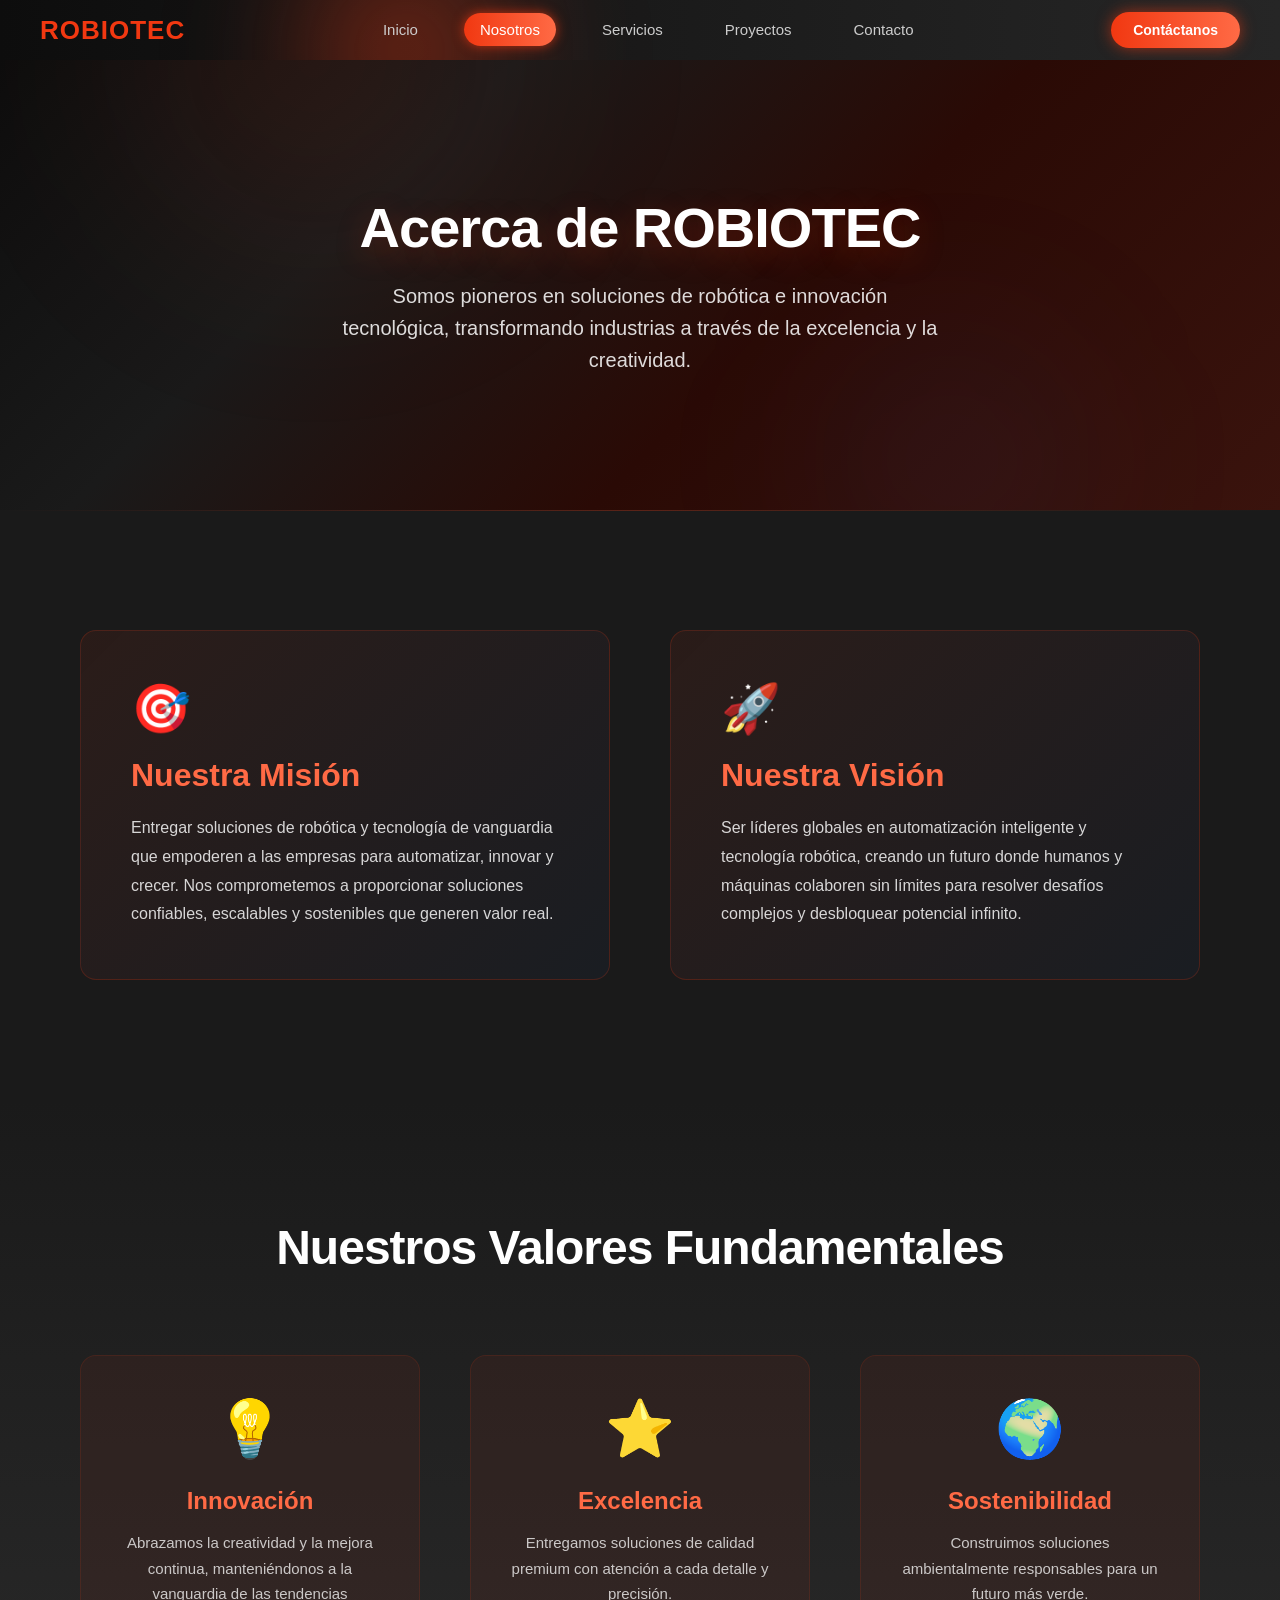
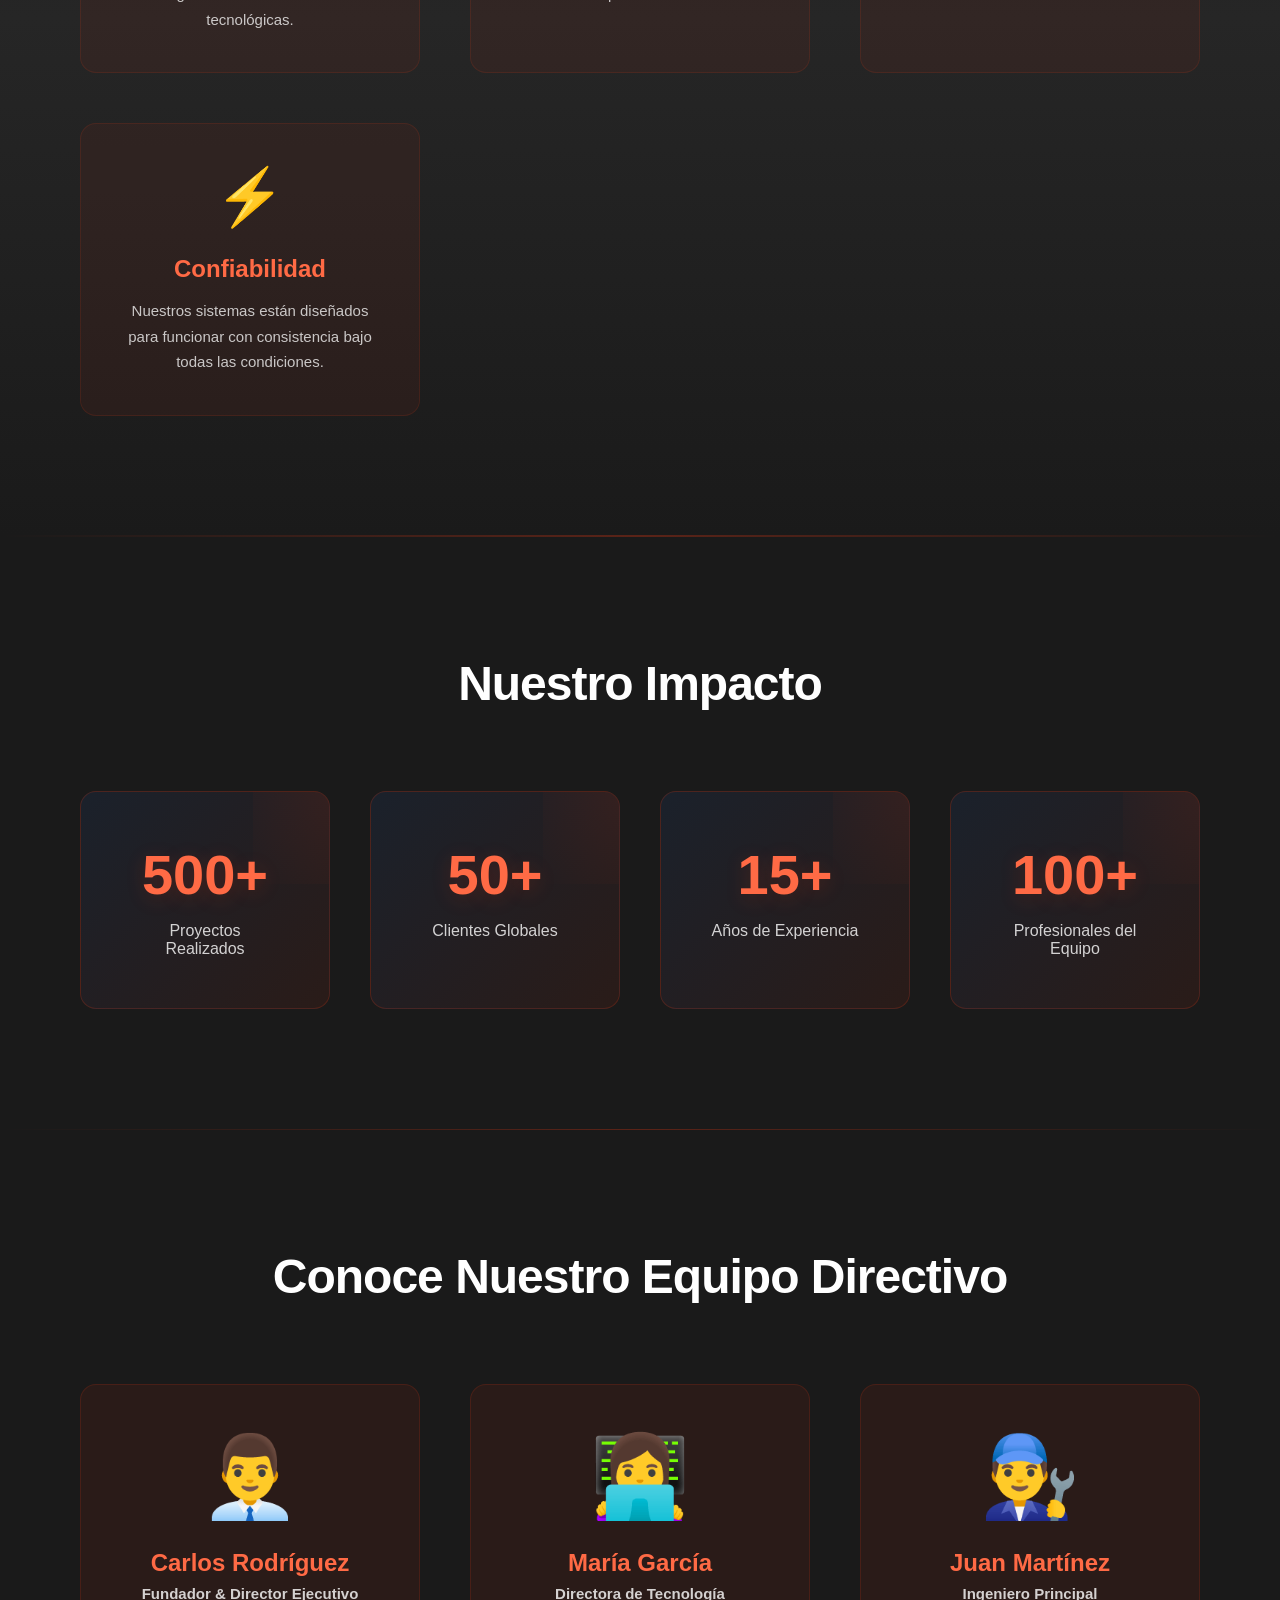
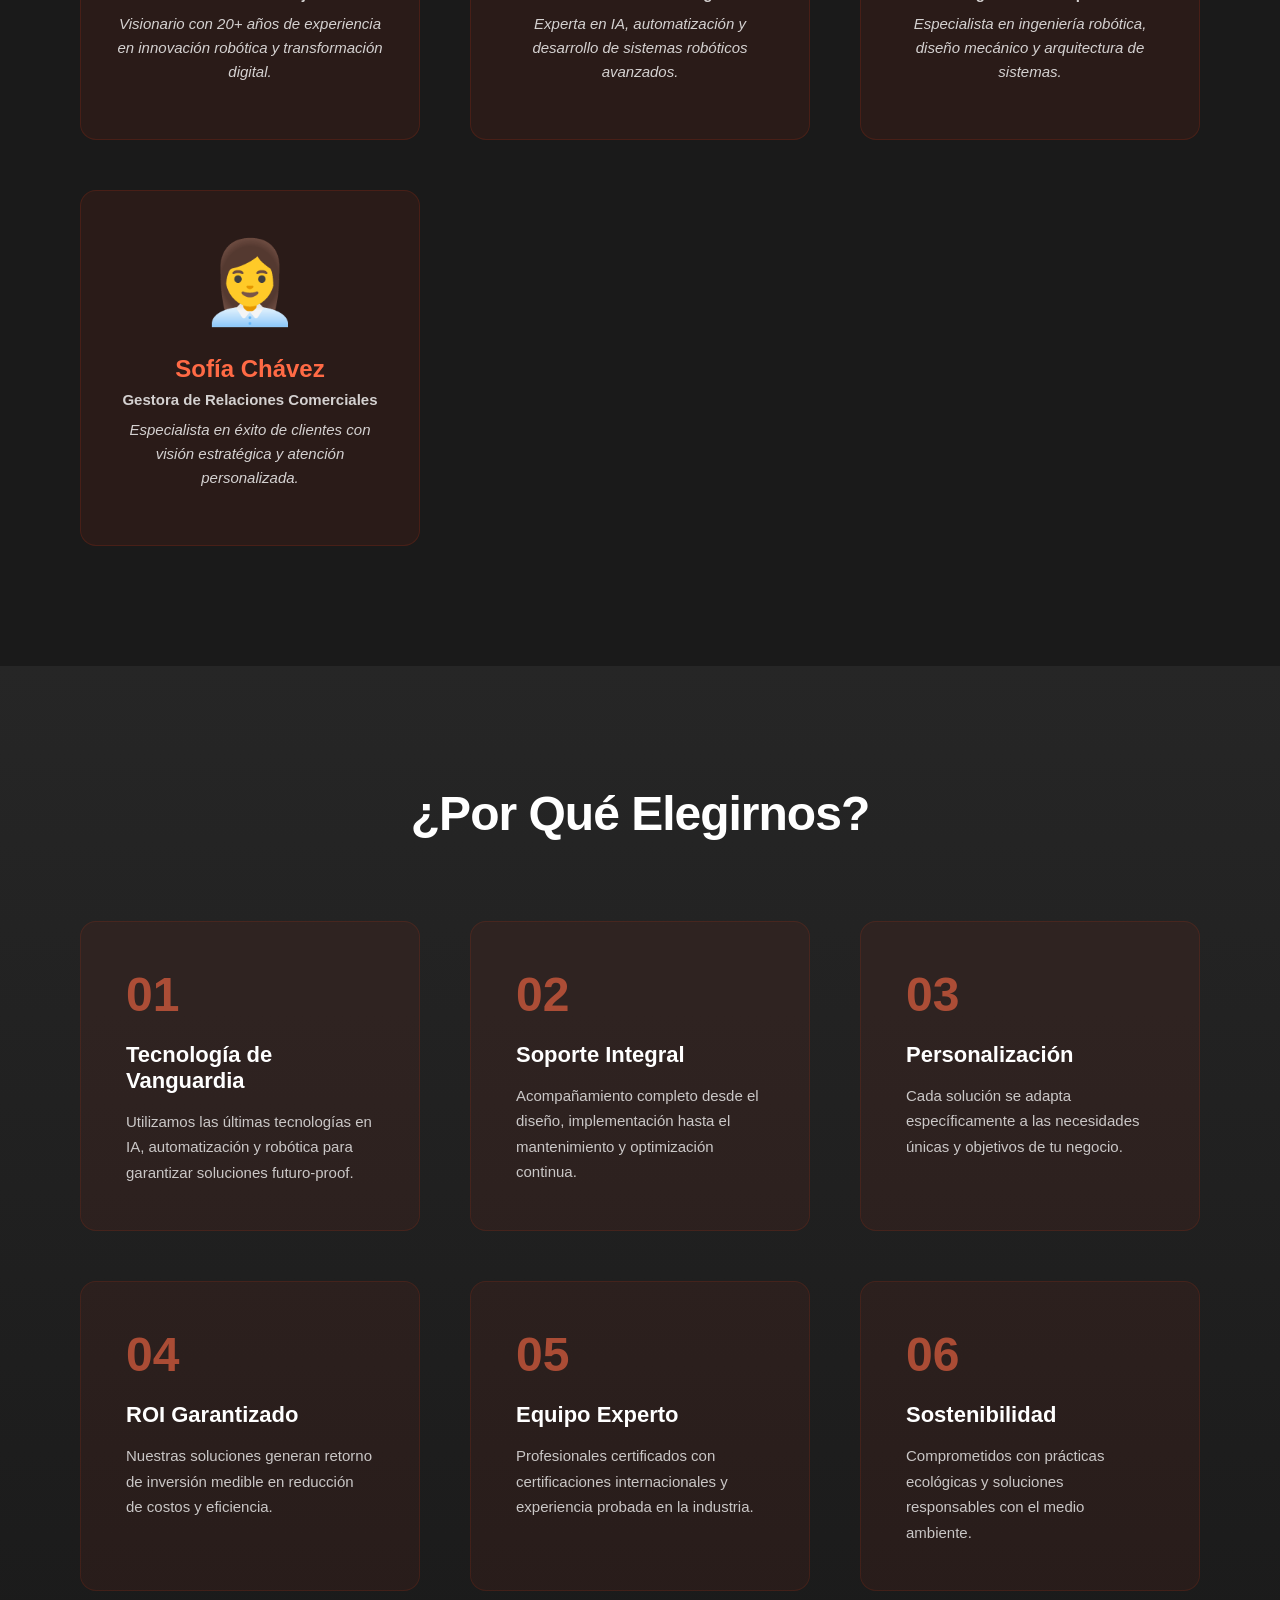
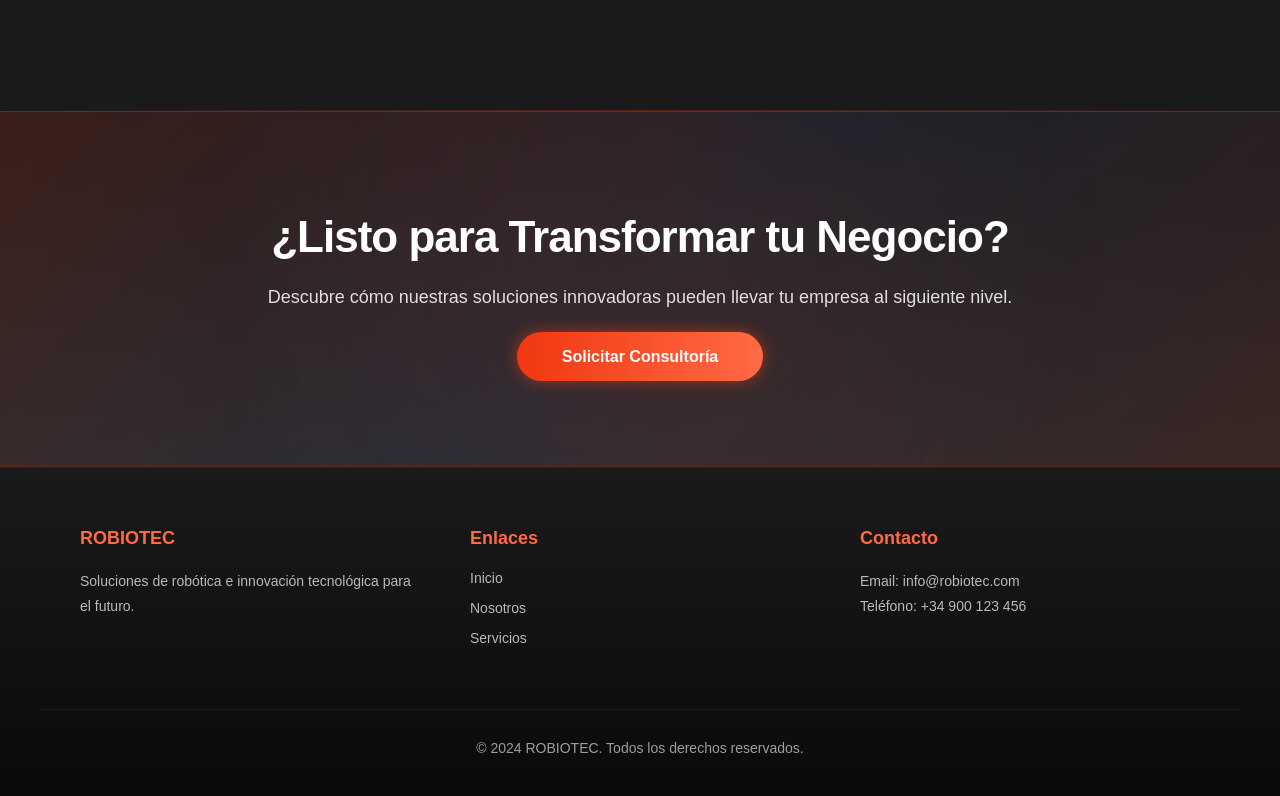
==== about.html @ 4caad4f5 "primer avance de Robiotec" ====
<!DOCTYPE html>
<html lang="es">
<head>
    <meta charset="UTF-8">
    <meta name="viewport" content="width=device-width, initial-scale=1.0">
    <link rel="stylesheet" href="css/style.css">
    <title>ROBIOTEC - Acerca de Nosotros</title>
</head>
<body>
    <header>
        <nav class="navbar">
            <div class="logo">ROBIOTEC</div>
            <ul class="nav-links">
                <li><a href="index.html">Inicio</a></li>
                <li><a href="about.html" class="active">Nosotros</a></li>
                <li><a href="services.html">Servicios</a></li>
                <li><a href="project.html">Proyectos</a></li>
                <li><a href="contact.html">Contacto</a></li>
            </ul>
            <a href="contact.html" class="btn">Contáctanos</a>
        </nav>
    </header>
    <main>
        <!-- Hero Section -->
        <section class="about-hero">
            <div class="about-hero-content">
                <h1>Acerca de ROBIOTEC</h1>
                <p>Somos pioneros en soluciones de robótica e innovación tecnológica, transformando industrias a través de la excelencia y la creatividad.</p>
            </div>
        </section>

        <!-- Mission & Vision Section -->
        <section class="mission-vision">
            <div class="container">
                <div class="mission-card">
                    <div class="card-icon">🎯</div>
                    <h2>Nuestra Misión</h2>
                    <p>Entregar soluciones de robótica y tecnología de vanguardia que empoderen a las empresas para automatizar, innovar y crecer. Nos comprometemos a proporcionar soluciones confiables, escalables y sostenibles que generen valor real.</p>
                </div>
                <div class="vision-card">
                    <div class="card-icon">🚀</div>
                    <h2>Nuestra Visión</h2>
                    <p>Ser líderes globales en automatización inteligente y tecnología robótica, creando un futuro donde humanos y máquinas colaboren sin límites para resolver desafíos complejos y desbloquear potencial infinito.</p>
                </div>
            </div>
        </section>

        <!-- Values Section -->
        <section class="values-section">
            <div class="container">
                <h2>Nuestros Valores Fundamentales</h2>
                <div class="values-grid">
                    <div class="value-item">
                        <div class="value-icon">💡</div>
                        <h3>Innovación</h3>
                        <p>Abrazamos la creatividad y la mejora continua, manteniéndonos a la vanguardia de las tendencias tecnológicas.</p>
                    </div>
                    <div class="value-item">
                        <div class="value-icon">⭐</div>
                        <h3>Excelencia</h3>
                        <p>Entregamos soluciones de calidad premium con atención a cada detalle y precisión.</p>
                    </div>
                    <div class="value-item">
                        <div class="value-icon">🌍</div>
                        <h3>Sostenibilidad</h3>
                        <p>Construimos soluciones ambientalmente responsables para un futuro más verde.</p>
                    </div>
                    <div class="value-item">
                        <div class="value-icon">⚡</div>
                        <h3>Confiabilidad</h3>
                        <p>Nuestros sistemas están diseñados para funcionar con consistencia bajo todas las condiciones.</p>
                    </div>
                </div>
            </div>
        </section>

        <!-- Stats Section -->
        <section class="stats-section">
            <div class="container">
                <h2>Nuestro Impacto</h2>
                <div class="stats-grid">
                    <div class="stat-card">
                        <div class="stat-number">500+</div>
                        <p>Proyectos Realizados</p>
                    </div>
                    <div class="stat-card">
                        <div class="stat-number">50+</div>
                        <p>Clientes Globales</p>
                    </div>
                    <div class="stat-card">
                        <div class="stat-number">15+</div>
                        <p>Años de Experiencia</p>
                    </div>
                    <div class="stat-card">
                        <div class="stat-number">100+</div>
                        <p>Profesionales del Equipo</p>
                    </div>
                </div>
            </div>
        </section>

        <!-- Team Section -->
        <section class="team-section">
            <div class="container">
                <h2>Conoce Nuestro Equipo Directivo</h2>
                <div class="team-grid">
                    <div class="team-member">
                        <div class="member-avatar">👨‍💼</div>
                        <h3>Carlos Rodríguez</h3>
                        <p class="member-title">Fundador & Director Ejecutivo</p>
                        <p class="member-bio">Visionario con 20+ años de experiencia en innovación robótica y transformación digital.</p>
                    </div>
                    <div class="team-member">
                        <div class="member-avatar">👩‍💻</div>
                        <h3>María García</h3>
                        <p class="member-title">Directora de Tecnología</p>
                        <p class="member-bio">Experta en IA, automatización y desarrollo de sistemas robóticos avanzados.</p>
                    </div>
                    <div class="team-member">
                        <div class="member-avatar">👨‍🔧</div>
                        <h3>Juan Martínez</h3>
                        <p class="member-title">Ingeniero Principal</p>
                        <p class="member-bio">Especialista en ingeniería robótica, diseño mecánico y arquitectura de sistemas.</p>
                    </div>
                    <div class="team-member">
                        <div class="member-avatar">👩‍💼</div>
                        <h3>Sofía Chávez</h3>
                        <p class="member-title">Gestora de Relaciones Comerciales</p>
                        <p class="member-bio">Especialista en éxito de clientes con visión estratégica y atención personalizada.</p>
                    </div>
                </div>
            </div>
        </section>

        <!-- Features Section -->
        <section class="features-section">
            <div class="container">
                <h2>¿Por Qué Elegirnos?</h2>
                <div class="features-grid">
                    <div class="feature-card">
                        <div class="feature-number">01</div>
                        <h3>Tecnología de Vanguardia</h3>
                        <p>Utilizamos las últimas tecnologías en IA, automatización y robótica para garantizar soluciones futuro-proof.</p>
                    </div>
                    <div class="feature-card">
                        <div class="feature-number">02</div>
                        <h3>Soporte Integral</h3>
                        <p>Acompañamiento completo desde el diseño, implementación hasta el mantenimiento y optimización continua.</p>
                    </div>
                    <div class="feature-card">
                        <div class="feature-number">03</div>
                        <h3>Personalización</h3>
                        <p>Cada solución se adapta específicamente a las necesidades únicas y objetivos de tu negocio.</p>
                    </div>
                    <div class="feature-card">
                        <div class="feature-number">04</div>
                        <h3>ROI Garantizado</h3>
                        <p>Nuestras soluciones generan retorno de inversión medible en reducción de costos y eficiencia.</p>
                    </div>
                    <div class="feature-card">
                        <div class="feature-number">05</div>
                        <h3>Equipo Experto</h3>
                        <p>Profesionales certificados con certificaciones internacionales y experiencia probada en la industria.</p>
                    </div>
                    <div class="feature-card">
                        <div class="feature-number">06</div>
                        <h3>Sostenibilidad</h3>
                        <p>Comprometidos con prácticas ecológicas y soluciones responsables con el medio ambiente.</p>
                    </div>
                </div>
            </div>
        </section>

        <!-- CTA Section -->
        <section class="cta-section">
            <div class="container cta-content">
                <h2>¿Listo para Transformar tu Negocio?</h2>
                <p>Descubre cómo nuestras soluciones innovadoras pueden llevar tu empresa al siguiente nivel.</p>
                <a href="contact.html" class="btn btn-large">Solicitar Consultoría</a>
            </div>
        </section>

        <!-- Footer -->
        <footer class="footer">
            <div class="container footer-content">
                <div class="footer-section">
                    <h4>ROBIOTEC</h4>
                    <p>Soluciones de robótica e innovación tecnológica para el futuro.</p>
                </div>
                <div class="footer-section">
                    <h4>Enlaces</h4>
                    <ul>
                        <li><a href="index.html">Inicio</a></li>
                        <li><a href="about.html">Nosotros</a></li>
                        <li><a href="services.html">Servicios</a></li>
                    </ul>
                </div>
                <div class="footer-section">
                    <h4>Contacto</h4>
                    <p>Email: info@robiotec.com</p>
                    <p>Teléfono: +34 900 123 456</p>
                </div>
            </div>
            <div class="footer-bottom">
                <p>&copy; 2024 ROBIOTEC. Todos los derechos reservados.</p>
            </div>
        </footer>
    </main>
    <script src="js/script_about.js"></script>
</body>
</html>
---- css/style.css ----
/* Reset */
* {
    margin: 0;
    padding: 0;
    box-sizing: border-box;
    font-family: 'Segoe UI', sans-serif;
}

:root {
    --brand-red: #f13811;
    --brand-red-light: #ff6a45;
    --brand-red-dark: #9d1f0a;
    --brand-black: #1a1a1a;
    --brand-gray: #262626;
    --brand-white: #ffffff;
    --tech-blue: #2f80ff;
}

body {
    background: var(--brand-black);
    color: #f7f7fb;
}

/* NAVBAR CONTENEDOR */
.navbar {
    display: flex;
    align-items: center;
    justify-content: space-between;
    padding: 12px 40px;
    width: 100%;
    margin: 0;
    position: sticky;
    top: 0;
    background: linear-gradient(90deg, #0d0d0d, var(--brand-black), var(--brand-gray));
    box-shadow: 0 8px 25px rgba(0,0,0,0.5);
    border-radius: 0;

    position: relative;
    overflow: hidden;
}

/* BRILLO ROJO CORPORATIVO */
.navbar::before {
    content: "";
    position: absolute;
    width: 300px;
    height: 300px;
    background: radial-gradient(circle, rgba(241, 56, 17, 0.58), transparent 70%);
    top: -100px;
    left: 20%;
    filter: blur(60px);
}

/* LOGO */
.logo {
    color: var(--brand-red);
    font-size: 26px;
    font-weight: 700;
    letter-spacing: 1px;
    z-index: 1;
}

/* LINKS */
.nav-links {
    list-style: none;
    display: flex;
    gap: 30px;
    z-index: 1;
}

.nav-links a {
    color: #ccc;
    text-decoration: none;
    font-size: 15px;
    transition: all 0.3s ease;
    padding: 8px 16px;
    border-radius: 20px;
}

/* HOVER SUAVE */
.nav-links a:hover {
    color: #fff;
    background: rgba(241, 56, 17, 0.15);
}

/* LINK ACTIVO (tipo glow) */
.nav-links .active {
    background: linear-gradient(90deg, var(--brand-red), var(--brand-red-light));
    color: #fff;
    box-shadow: 0 0 12px rgba(241, 56, 17, 0.72);
}

/* BOTÓN */
.btn {
    background: linear-gradient(90deg, var(--brand-red), var(--brand-red-light));
    color: white;
    padding: 10px 22px;
    border-radius: 25px;
    text-decoration: none;
    font-size: 14px;
    font-weight: 600;
    z-index: 1;

    box-shadow: 0 0 15px rgba(241, 56, 17, 0.6);
    transition: 0.3s;
}

/* HOVER BOTÓN */
.btn:hover {
    transform: translateY(-2px);
    box-shadow: 0 0 25px rgba(241, 56, 17, 0.86);
}

/* =============================================== */

.hero {
    position: relative;
    min-height: calc(100vh - 73px);
    display: grid;
    align-items: center;
    padding: 90px 9vw;
    background:
        radial-gradient(circle at 28% 45%, rgba(241, 56, 17, 0.32), transparent 25%),
        radial-gradient(circle at 78% 20%, rgba(47, 128, 255, 0.16), transparent 30%),
        radial-gradient(circle at 76% 78%, rgba(241, 56, 17, 0.24), transparent 24%),
        linear-gradient(135deg, #0d0d0d 0%, var(--brand-black) 42%, var(--brand-gray) 74%, #3a130d 100%);
    overflow: hidden;
    isolation: isolate;
}

#canvas {
    position: absolute;
    top: 0;
    left: 0;
    width: 100%;
    height: 100%;
    z-index: 0;
    pointer-events: none;
}

.hero::before,
.hero::after {
    content: "";
    position: absolute;
    inset: auto -8% -28% -8%;
    height: 62%;
    background: rgba(255, 255, 255, 0.92);
    border-radius: 50% 50% 0 0;
    transform: rotate(-4deg);
    z-index: 1;
}

.hero::after {
    inset: auto -12% -36% -6%;
    height: 54%;
    background: rgba(255, 226, 220, 0.36);
    transform: rotate(4deg);
}

.hero-art {
    position: absolute;
    inset: 0;
    z-index: 1;
    pointer-events: none;
}

.cosmic-band {
    position: absolute;
    left: -7%;
    right: -7%;
    height: 150px;
    background: linear-gradient(90deg, rgba(255, 255, 255, 0.42), rgba(241, 56, 17, 0.18), rgba(255, 255, 255, 0.24));
    border-radius: 52% 48% 48% 52%;
    filter: blur(1px);
    opacity: 0.78;
    transform-origin: center;
}

.band-one {
    top: 13%;
    transform: rotate(8deg);
}

.band-two {
    top: 25%;
    height: 118px;
    background: linear-gradient(90deg, rgba(241, 56, 17, 0.32), rgba(255, 106, 69, 0.22), rgba(47, 128, 255, 0.12));
    transform: rotate(-7deg);
}

.rocket-shape {
    position: absolute;
    right: 13%;
    top: 12%;
    width: 70px;
    height: 210px;
    border-radius: 50% 50% 42% 42%;
    background:
        linear-gradient(120deg, transparent 0 38%, rgba(255, 255, 255, 0.55) 39% 43%, transparent 44%),
        linear-gradient(150deg, #ffffff 0%, var(--brand-red-light) 45%, var(--brand-red-dark) 100%);
    box-shadow: 0 24px 46px rgba(0, 0, 0, 0.34);
    transform: rotate(32deg);
}

.rocket-shape::before,
.rocket-shape::after {
    content: "";
    position: absolute;
    bottom: 20px;
    width: 40px;
    height: 62px;
    background: var(--brand-gray);
    border-radius: 80% 20% 70% 30%;
}

.rocket-shape::before {
    left: -26px;
    transform: rotate(-18deg);
}

.rocket-shape::after {
    right: -26px;
    transform: rotate(18deg) scaleX(-1);
}

.rocket-shape {
    animation: floatRocket 5s ease-in-out infinite;
}

.hero-content {
    position: relative;
    z-index: 3;
    max-width: 560px;
    text-align: left;
    color: white;
    padding-top: 28px;
}

.hero-kicker {
    display: inline-flex;
    margin-bottom: 16px;
    padding: 8px 14px;
    border: 1px solid rgba(255, 255, 255, 0.24);
    border-radius: 999px;
    background: rgba(255, 255, 255, 0.1);
    color: #fff0ec;
    font-size: 13px;
    font-weight: 700;
    letter-spacing: 0;
    backdrop-filter: blur(12px);
}

.hero-content h1 {
    max-width: 520px;
    font-size: clamp(42px, 7vw, 78px);
    line-height: 0.95;
    color: #ffffff;
    text-shadow: 0 18px 40px rgba(0, 0, 0, 0.4), 0 0 28px rgba(241, 56, 17, 0.22);
}

.hero-content p {
    max-width: 450px;
    margin-top: 18px;
    color: rgba(255, 255, 255, 0.78);
    font-size: 18px;
    line-height: 1.7;
}

.hero-actions {
    display: flex;
    align-items: center;
    gap: 20px;
    margin-top: 30px;
    flex-wrap: wrap;
}

.hero-btn {
    background: #ffffff;
    color: var(--brand-red-dark);
    box-shadow: 0 16px 38px rgba(0, 0, 0, 0.28);
}

.hero-btn:hover {
    box-shadow: 0 18px 44px rgba(255, 255, 255, 0.28);
}

.hero-link {
    color: #ffffff;
    font-weight: 700;
    text-decoration: none;
    border-bottom: 2px solid rgba(255, 255, 255, 0.36);
    padding-bottom: 5px;
}

@keyframes floatRocket {
    0%, 100% {
        transform: rotate(32deg) translateY(0);
    }

    50% {
        transform: rotate(32deg) translateY(-16px);
    }
}

@media (max-width: 860px) {
    .navbar {
        gap: 18px;
        flex-wrap: wrap;
        justify-content: center;
        padding: 16px 24px;
    }

    .nav-links {
        order: 3;
        width: 100%;
        justify-content: center;
        gap: 8px;
        flex-wrap: wrap;
    }

    .hero {
        min-height: max(680px, calc(100vh - 143px));
        padding: 72px 26px;
    }

    .hero-content {
        text-align: center;
        justify-self: center;
    }

    .hero-content p {
        margin-left: auto;
        margin-right: auto;
    }

    .hero-actions {
        justify-content: center;
    }

    .rocket-shape {
        right: 8%;
        top: 46%;
        width: 48px;
        height: 145px;
        opacity: 0.74;
    }
}

@media (max-width: 560px) {
    .btn {
        padding: 9px 16px;
    }

    .nav-links a {
        padding: 7px 10px;
        font-size: 13px;
    }

    .hero {
        min-height: max(700px, calc(100vh - 128px));
    }

    .hero-content h1 {
        font-size: 40px;
    }

    .hero-content p {
        font-size: 16px;
    }
}


.thank-you-message {
    position: absolute;
    width: auto;
    height: auto;
    top: 20px;
    right: 20px;
    background: rgba(241, 56, 17, 0.92);
    color: white;
    padding: 12px 22px;
    border-radius: 8px;
    box-shadow: 0 0 12px rgba(241, 56, 17, 0.72);
    opacity: 0;
    animation: fadeInOut 4s ease forwards;
}

/* ================= ABOUT PAGE STYLES ================= */

.container {
    max-width: 1200px;
    margin: 0 auto;
    padding: 0 40px;
}

/* About Hero Section */
.about-hero {
    min-height: 450px;
    display: flex;
    align-items: center;
    justify-content: center;
    background: linear-gradient(135deg, #0d0d0d 0%, #1a1a1a 30%, #2a0a05 60%, #3a130d 100%),
                radial-gradient(circle at 20% 50%, rgba(241, 56, 17, 0.25), transparent 40%),
                radial-gradient(circle at 80% 80%, rgba(47, 128, 255, 0.12), transparent 50%);
    padding: 80px 40px;
    text-align: center;
    position: relative;
    overflow: hidden;
}

.about-hero::before {
    content: "";
    position: absolute;
    width: 500px;
    height: 500px;
    background: radial-gradient(circle, rgba(241, 56, 17, 0.15), transparent 70%);
    top: -250px;
    left: 5%;
    filter: blur(100px);
    pointer-events: none;
}

.about-hero::after {
    content: "";
    position: absolute;
    width: 400px;
    height: 400px;
    background: radial-gradient(circle, rgba(47, 128, 255, 0.08), transparent 70%);
    bottom: -150px;
    right: 10%;
    filter: blur(80px);
    pointer-events: none;
}

.about-hero-content {
    position: relative;
    z-index: 2;
    color: white;
    animation: fadeInUp 1s ease;
}

.about-hero h1 {
    font-size: 56px;
    font-weight: 800;
    margin-bottom: 20px;
    color: #ffffff;
    text-shadow: 0 8px 30px rgba(241, 56, 17, 0.25);
    letter-spacing: -1px;
}

.about-hero p {
    font-size: 20px;
    color: rgba(255, 255, 255, 0.85);
    max-width: 600px;
    margin: 0 auto;
    line-height: 1.6;
    font-weight: 300;
}

/* Mission & Vision Section */
.mission-vision {
    padding: 120px 40px;
    background: var(--brand-black);
    position: relative;
}

.mission-vision::before {
    content: "";
    position: absolute;
    top: 0;
    left: 0;
    right: 0;
    height: 1px;
    background: linear-gradient(90deg, transparent, rgba(241, 56, 17, 0.3), transparent);
}

.mission-vision .container {
    display: grid;
    grid-template-columns: 1fr 1fr;
    gap: 60px;
}

.mission-card, .vision-card {
    background: linear-gradient(135deg, rgba(241, 56, 17, 0.08), rgba(47, 128, 255, 0.04));
    padding: 50px;
    border-radius: 16px;
    border: 1px solid rgba(241, 56, 17, 0.2);
    transition: all 0.4s cubic-bezier(0.23, 1, 0.320, 1);
    position: relative;
    overflow: hidden;
}

.mission-card::before, .vision-card::before {
    content: "";
    position: absolute;
    top: 0;
    left: -100%;
    width: 100%;
    height: 100%;
    background: linear-gradient(90deg, transparent, rgba(241, 56, 17, 0.05), transparent);
    transition: left 0.6s ease;
}

.mission-card:hover, .vision-card:hover {
    border-color: rgba(241, 56, 17, 0.5);
    box-shadow: 0 20px 60px rgba(241, 56, 17, 0.15);
    transform: translateY(-8px);
}

.mission-card:hover::before, .vision-card:hover::before {
    left: 100%;
}

.card-icon {
    font-size: 48px;
    margin-bottom: 20px;
    display: inline-block;
}

.mission-card h2, .vision-card h2 {
    font-size: 32px;
    color: var(--brand-red-light);
    margin-bottom: 20px;
    font-weight: 700;
}

.mission-card p, .vision-card p {
    font-size: 16px;
    color: rgba(255, 255, 255, 0.82);
    line-height: 1.8;
    font-weight: 300;
}

/* Values Section */
.values-section {
    padding: 120px 40px;
    background: linear-gradient(180deg, var(--brand-black) 0%, var(--brand-gray) 50%, var(--brand-black) 100%);
    position: relative;
}

.values-section::after {
    content: "";
    position: absolute;
    bottom: 0;
    left: 0;
    right: 0;
    height: 1px;
    background: linear-gradient(90deg, transparent, rgba(241, 56, 17, 0.3), transparent);
}

.values-section h2 {
    font-size: 48px;
    color: white;
    text-align: center;
    margin-bottom: 80px;
    font-weight: 800;
    letter-spacing: -1px;
}

.values-grid {
    display: grid;
    grid-template-columns: repeat(auto-fit, minmax(280px, 1fr));
    gap: 50px;
}

.value-item {
    background: rgba(241, 56, 17, 0.06);
    padding: 40px;
    border-radius: 16px;
    text-align: center;
    border: 1px solid rgba(241, 56, 17, 0.12);
    transition: all 0.4s cubic-bezier(0.23, 1, 0.320, 1);
    position: relative;
}

.value-item::before {
    content: "";
    position: absolute;
    top: 0;
    left: 50%;
    transform: translateX(-50%);
    width: 0;
    height: 3px;
    background: linear-gradient(90deg, transparent, var(--brand-red-light), transparent);
    transition: width 0.4s ease;
}

.value-item:hover {
    background: rgba(241, 56, 17, 0.12);
    border-color: rgba(241, 56, 17, 0.35);
    transform: translateY(-12px);
    box-shadow: 0 25px 50px rgba(241, 56, 17, 0.15);
}

.value-item:hover::before {
    width: 100%;
}

.value-icon {
    font-size: 56px;
    margin-bottom: 25px;
    display: block;
    animation: bounce 2s infinite;
}

.value-item:hover .value-icon {
    animation: bounce 1.5s infinite;
}

.value-item h3 {
    font-size: 24px;
    color: var(--brand-red-light);
    margin-bottom: 15px;
    font-weight: 700;
}

.value-item p {
    font-size: 15px;
    color: rgba(255, 255, 255, 0.75);
    line-height: 1.7;
    font-weight: 300;
}

/* Stats Section */
.stats-section {
    padding: 120px 40px;
    background: var(--brand-black);
    position: relative;
}

.stats-section::before {
    content: "";
    position: absolute;
    top: 0;
    left: 0;
    right: 0;
    height: 1px;
    background: linear-gradient(90deg, transparent, rgba(241, 56, 17, 0.3), transparent);
}

.stats-section h2 {
    font-size: 48px;
    color: white;
    text-align: center;
    margin-bottom: 80px;
    font-weight: 800;
    letter-spacing: -1px;
}

.stats-grid {
    display: grid;
    grid-template-columns: repeat(auto-fit, minmax(250px, 1fr));
    gap: 40px;
}

.stat-card {
    background: linear-gradient(135deg, rgba(47, 128, 255, 0.08), rgba(241, 56, 17, 0.08));
    padding: 50px;
    border-radius: 16px;
    text-align: center;
    border: 1px solid rgba(241, 56, 17, 0.2);
    transition: all 0.4s cubic-bezier(0.23, 1, 0.320, 1);
    position: relative;
    overflow: hidden;
}

.stat-card::before {
    content: "";
    position: absolute;
    top: -50%;
    right: -50%;
    width: 200px;
    height: 200px;
    background: radial-gradient(circle, rgba(241, 56, 17, 0.1), transparent);
    transition: all 0.6s ease;
}

.stat-card:hover {
    border-color: var(--brand-red-light);
    box-shadow: 0 0 40px rgba(241, 56, 17, 0.25);
    transform: scale(1.08);
}

.stat-card:hover::before {
    top: 50%;
    right: 0;
}

.stat-number {
    font-size: 56px;
    color: var(--brand-red-light);
    font-weight: 800;
    margin-bottom: 15px;
    display: block;
    text-shadow: 0 4px 20px rgba(241, 56, 17, 0.2);
}

.stat-card p {
    font-size: 16px;
    color: rgba(255, 255, 255, 0.8);
    font-weight: 500;
}

/* Features Section */
.features-section {
    padding: 120px 40px;
    background: linear-gradient(180deg, var(--brand-gray) 0%, var(--brand-black) 100%);
    position: relative;
}

.features-section::after {
    content: "";
    position: absolute;
    bottom: 0;
    left: 0;
    right: 0;
    height: 1px;
    background: linear-gradient(90deg, transparent, rgba(241, 56, 17, 0.3), transparent);
}

.features-section h2 {
    font-size: 48px;
    color: white;
    text-align: center;
    margin-bottom: 80px;
    font-weight: 800;
    letter-spacing: -1px;
}

.features-grid {
    display: grid;
    grid-template-columns: repeat(auto-fit, minmax(300px, 1fr));
    gap: 50px;
}

.feature-card {
    background: rgba(241, 56, 17, 0.06);
    padding: 45px;
    border-radius: 16px;
    border: 1px solid rgba(241, 56, 17, 0.12);
    transition: all 0.4s cubic-bezier(0.23, 1, 0.320, 1);
    position: relative;
}

.feature-card:hover {
    background: rgba(241, 56, 17, 0.12);
    border-color: rgba(241, 56, 17, 0.35);
    transform: translateY(-12px);
    box-shadow: 0 25px 50px rgba(241, 56, 17, 0.15);
}

.feature-number {
    font-size: 48px;
    color: var(--brand-red-light);
    font-weight: 800;
    margin-bottom: 20px;
    opacity: 0.6;
}

.feature-card h3 {
    font-size: 22px;
    color: white;
    margin-bottom: 15px;
    font-weight: 700;
}

.feature-card p {
    font-size: 15px;
    color: rgba(255, 255, 255, 0.75);
    line-height: 1.7;
    font-weight: 300;
}

/* Team Section */
.team-section {
    padding: 120px 40px;
    background: var(--brand-black);
    position: relative;
}

.team-section::before {
    content: "";
    position: absolute;
    top: 0;
    left: 0;
    right: 0;
    height: 1px;
    background: linear-gradient(90deg, transparent, rgba(241, 56, 17, 0.3), transparent);
}

.team-section h2 {
    font-size: 48px;
    color: white;
    text-align: center;
    margin-bottom: 80px;
    font-weight: 800;
    letter-spacing: -1px;
}

.team-grid {
    display: grid;
    grid-template-columns: repeat(auto-fit, minmax(280px, 1fr));
    gap: 50px;
}

.team-member {
    background: rgba(241, 56, 17, 0.08);
    padding: 45px 35px;
    border-radius: 16px;
    text-align: center;
    border: 1px solid rgba(241, 56, 17, 0.15);
    transition: all 0.4s cubic-bezier(0.23, 1, 0.320, 1);
    position: relative;
    overflow: hidden;
}

.team-member::before {
    content: "";
    position: absolute;
    top: 0;
    left: 0;
    right: 0;
    height: 3px;
    background: linear-gradient(90deg, transparent, var(--brand-red-light), transparent);
    transform: scaleX(0);
    transition: transform 0.4s ease;
}

.team-member:hover {
    background: rgba(241, 56, 17, 0.15);
    border-color: var(--brand-red-light);
    transform: translateY(-15px);
    box-shadow: 0 30px 60px rgba(241, 56, 17, 0.2);
}

.team-member:hover::before {
    transform: scaleX(1);
}

.member-avatar {
    font-size: 80px;
    margin-bottom: 25px;
    display: block;
}

.team-member h3 {
    font-size: 24px;
    color: var(--brand-red-light);
    margin-bottom: 8px;
    font-weight: 700;
}

.member-title {
    font-size: 15px;
    color: rgba(255, 255, 255, 0.7);
    margin-bottom: 15px;
    font-weight: 600;
}

.team-member p {
    font-size: 15px;
    color: rgba(255, 255, 255, 0.8);
    margin-bottom: 10px;
}

.member-bio {
    font-size: 14px;
    color: rgba(255, 255, 255, 0.65);
    font-style: italic;
    line-height: 1.6;
}

/* CTA Section */
.cta-section {
    padding: 100px 40px;
    background: linear-gradient(135deg, rgba(241, 56, 17, 0.15), rgba(47, 128, 255, 0.08), rgba(241, 56, 17, 0.1)),
                linear-gradient(180deg, var(--brand-black) 0%, var(--brand-gray) 100%);
    text-align: center;
    border-top: 1px solid rgba(241, 56, 17, 0.25);
    border-bottom: 1px solid rgba(241, 56, 17, 0.25);
    position: relative;
    overflow: hidden;
}

.cta-section::before {
    content: "";
    position: absolute;
    width: 600px;
    height: 600px;
    background: radial-gradient(circle, rgba(241, 56, 17, 0.12), transparent);
    top: 50%;
    left: 50%;
    transform: translate(-50%, -50%);
    filter: blur(100px);
    pointer-events: none;
}

.cta-content {
    position: relative;
    z-index: 2;
}

.cta-content h2 {
    font-size: 44px;
    color: white;
    margin-bottom: 25px;
    font-weight: 800;
    letter-spacing: -1px;
}

.cta-content p {
    font-size: 18px;
    color: rgba(255, 255, 255, 0.85);
    margin-bottom: 40px;
    font-weight: 300;
}

.btn-large {
    padding: 16px 45px;
    font-size: 16px;
    font-weight: 600;
}

/* Footer */
.footer {
    background: linear-gradient(180deg, var(--brand-black) 0%, #0a0a0a 100%);
    padding: 60px 40px 40px;
    border-top: 1px solid rgba(241, 56, 17, 0.25);
}

.footer-content {
    display: grid;
    grid-template-columns: repeat(auto-fit, minmax(250px, 1fr));
    gap: 50px;
    margin-bottom: 50px;
}

.footer-section h4 {
    font-size: 18px;
    color: var(--brand-red-light);
    margin-bottom: 20px;
    font-weight: 700;
}

.footer-section p {
    font-size: 14px;
    color: rgba(255, 255, 255, 0.7);
    line-height: 1.8;
}

.footer-section ul {
    list-style: none;
}

.footer-section ul li {
    margin-bottom: 12px;
}

.footer-section ul li a {
    color: rgba(255, 255, 255, 0.7);
    text-decoration: none;
    font-size: 14px;
    transition: all 0.3s ease;
}

.footer-section ul li a:hover {
    color: var(--brand-red-light);
    padding-left: 8px;
}

.footer-bottom {
    text-align: center;
    padding-top: 30px;
    border-top: 1px solid rgba(241, 56, 17, 0.15);
    color: rgba(255, 255, 255, 0.6);
    font-size: 14px;
}

/* Animations */
@keyframes fadeInUp {
    from {
        opacity: 0;
        transform: translateY(30px);
    }
    to {
        opacity: 1;
        transform: translateY(0);
    }
}

@keyframes bounce {
    0%, 100% {
        transform: translateY(0);
    }
    50% {
        transform: translateY(-10px);
    }
}

@keyframes slideInLeft {
    from {
        opacity: 0;
        transform: translateX(-30px);
    }
    to {
        opacity: 1;
        transform: translateX(0);
    }
}

/* Responsive Design */
@media (max-width: 1024px) {
    .mission-vision .container {
        grid-template-columns: 1fr;
        gap: 40px;
    }

    .values-grid {
        gap: 40px;
    }

    .features-grid {
        gap: 40px;
    }
}

@media (max-width: 768px) {
    .container {
        padding: 0 25px;
    }

    .about-hero {
        min-height: 350px;
        padding: 60px 25px;
    }

    .about-hero h1 {
        font-size: 40px;
    }

    .about-hero p {
        font-size: 16px;
    }

    .mission-vision {
        padding: 80px 25px;
    }

    .mission-card, .vision-card {
        padding: 35px;
    }

    .values-section,
    .stats-section,
    .features-section,
    .team-section {
        padding: 80px 25px;
    }

    .values-section h2,
    .stats-section h2,
    .features-section h2,
    .team-section h2 {
        font-size: 36px;
        margin-bottom: 60px;
    }

    .values-grid,
    .stats-grid,
    .features-grid,
    .team-grid {
        gap: 30px;
    }

    .stats-grid {
        grid-template-columns: repeat(2, 1fr);
    }

    .cta-content h2 {
        font-size: 32px;
    }

    .cta-content p {
        font-size: 16px;
    }
}

@media (max-width: 480px) {
    .about-hero {
        min-height: 300px;
        padding: 40px 20px;
    }

    .about-hero h1 {
        font-size: 28px;
    }

    .about-hero p {
        font-size: 14px;
    }

    .mission-vision,
    .values-section,
    .stats-section,
    .features-section,
    .team-section {
        padding: 60px 20px;
    }

    .mission-card, .vision-card {
        padding: 25px;
    }

    .value-item, .feature-card, .team-member {
        padding: 25px;
    }

    .values-section h2,
    .stats-section h2,
    .features-section h2,
    .team-section h2 {
        font-size: 28px;
        margin-bottom: 40px;
    }

    .values-grid,
    .stats-grid,
    .features-grid,
    .team-grid {
        grid-template-columns: 1fr;
        gap: 20px;
    }

    .stat-number {
        font-size: 40px;
    }

    .value-icon {
        font-size: 44px;
    }

    .member-avatar {
        font-size: 60px;
    }

    .feature-number {
        font-size: 36px;
    }

    .cta-section {
        padding: 60px 20px;
    }

    .cta-content h2 {
        font-size: 24px;
        margin-bottom: 15px;
    }

    .cta-content p {
        font-size: 14px;
        margin-bottom: 25px;
    }

    .footer {
        padding: 40px 20px 30px;
    }

    .footer-content {
        grid-template-columns: 1fr;
        gap: 30px;
    }
}
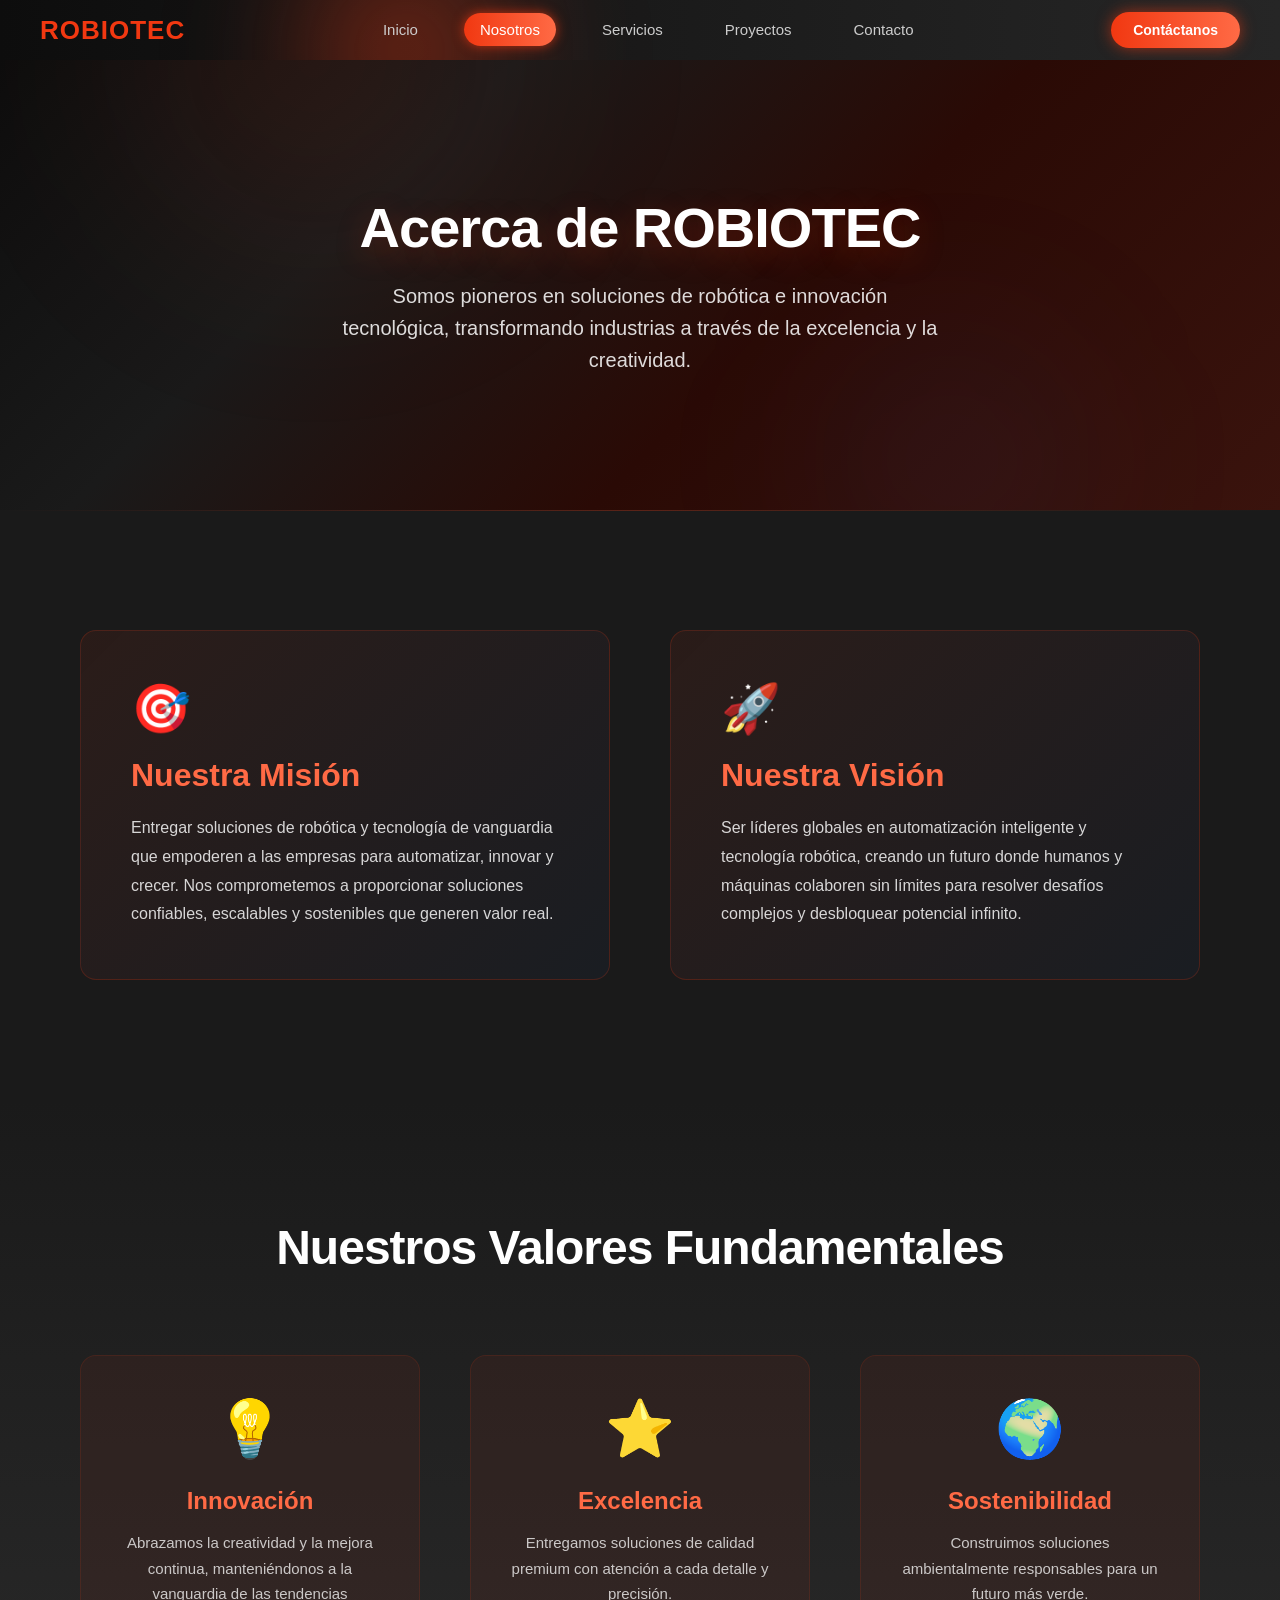
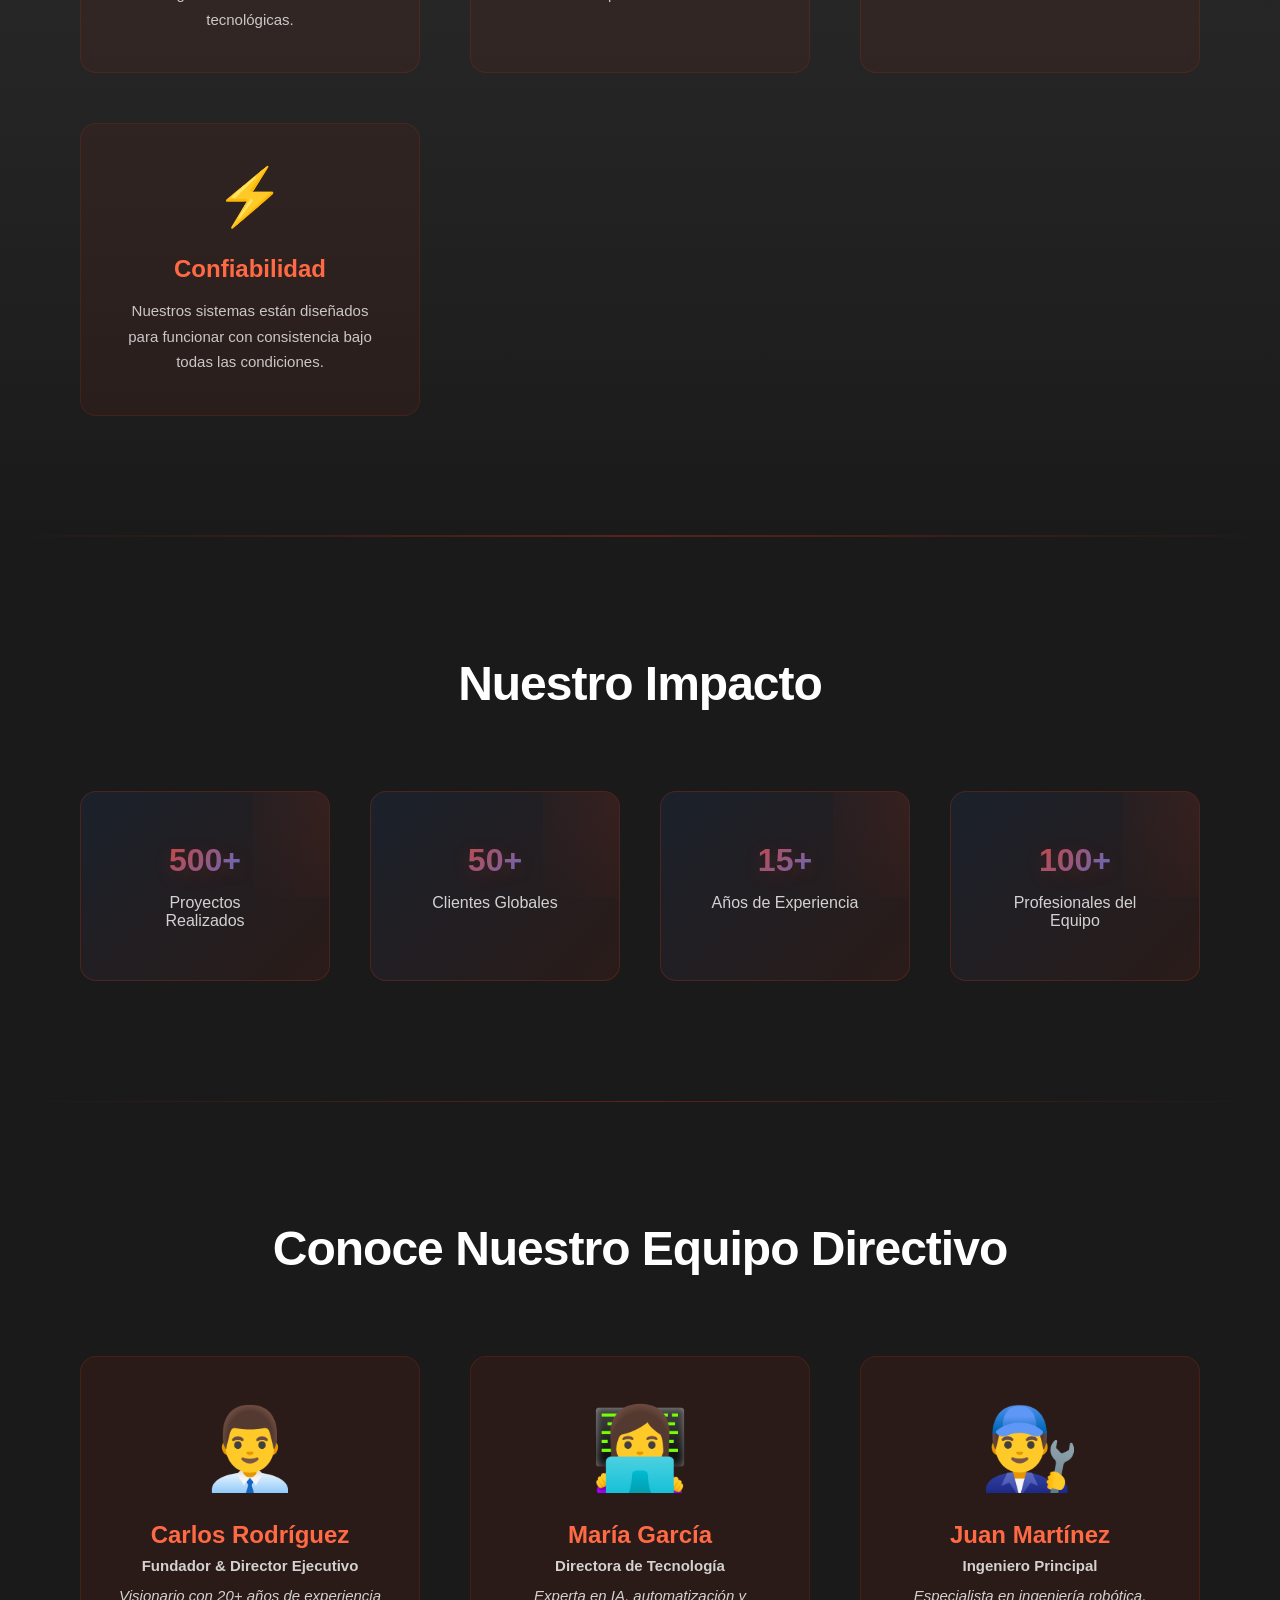
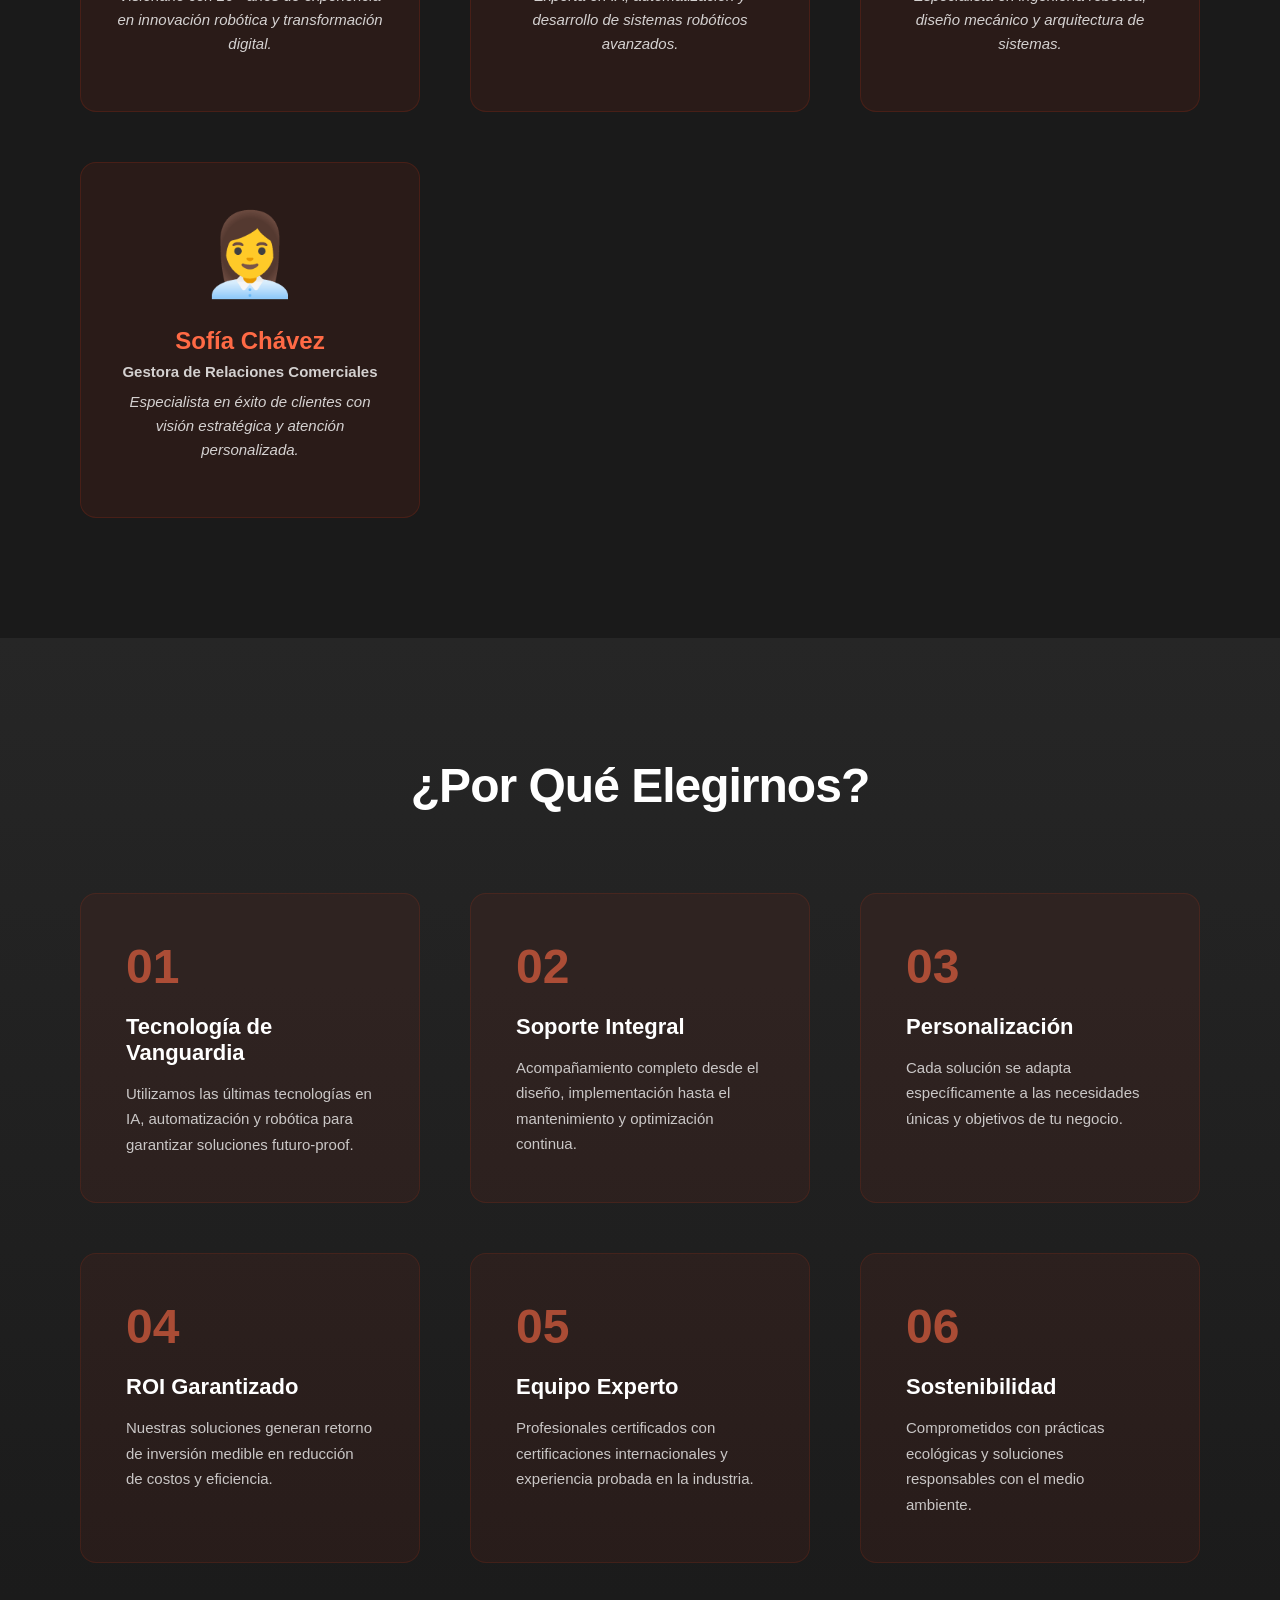
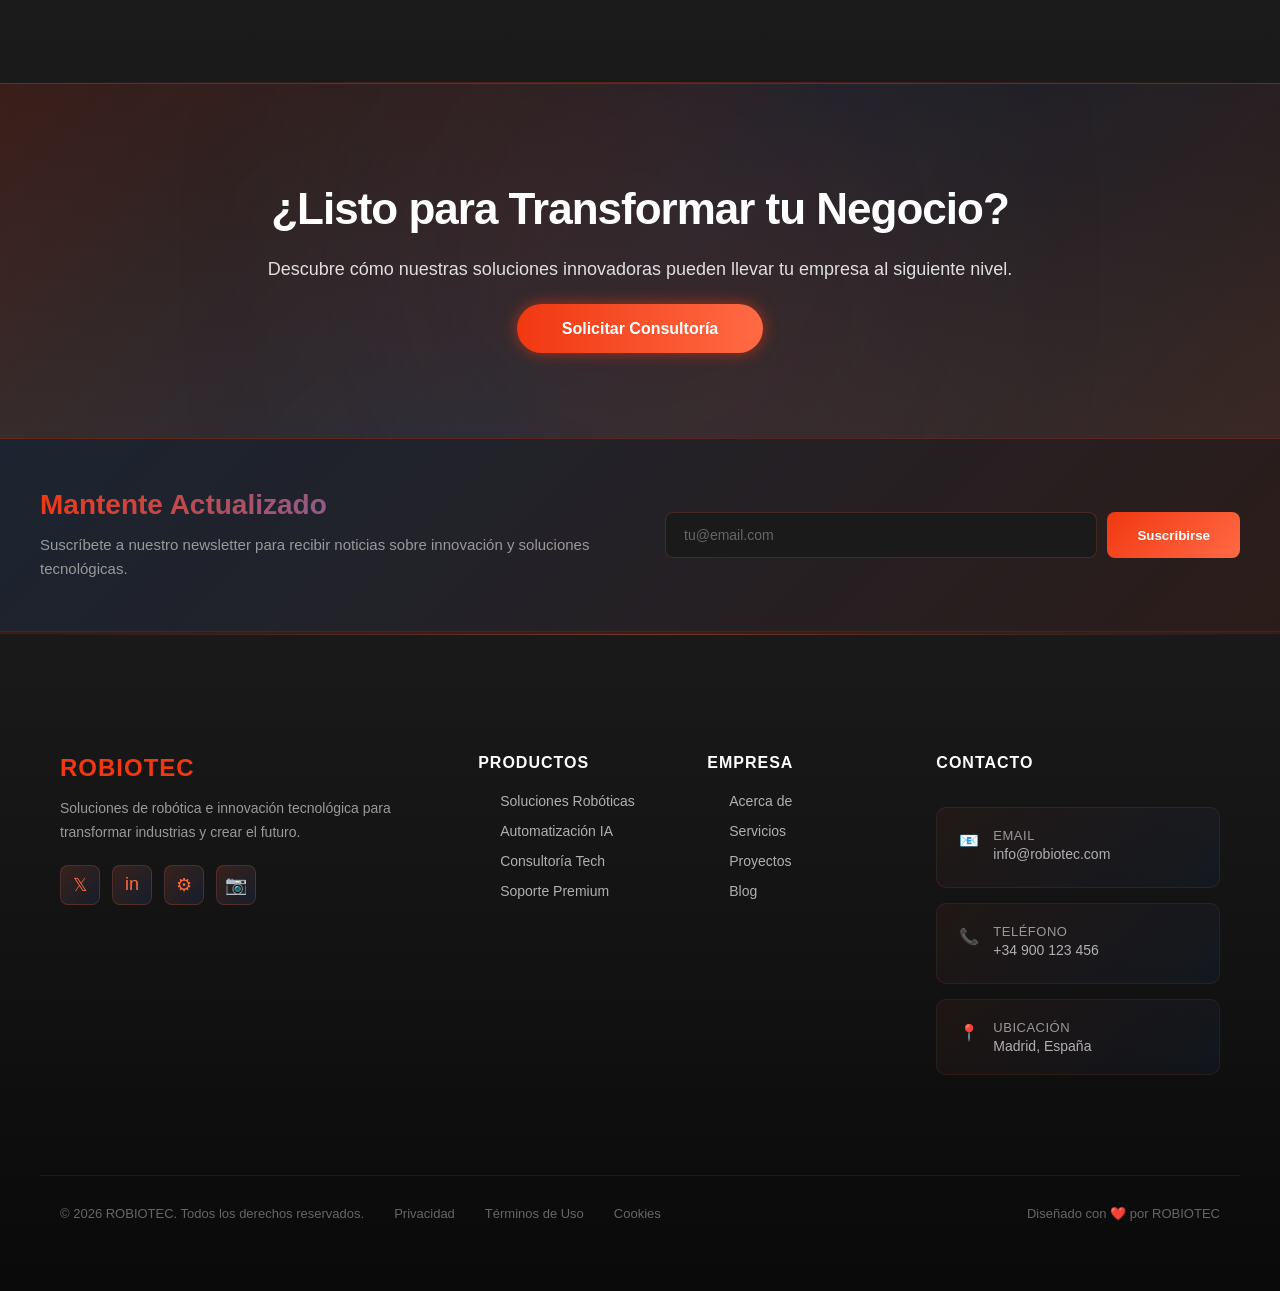
==== commit b49a7975: "Footer profesional super cool con newsletter, redes sociales y diseño moderno replicado en todas las" ====
--- a/about.html
+++ b/about.html
@@ -180,29 +180,100 @@
             </div>
         </section>
 
+        <!-- Newsletter Section -->
+        <section class="footer-newsletter">
+            <div class="newsletter-container">
+                <div class="newsletter-content">
+                    <h3>Mantente Actualizado</h3>
+                    <p>Suscríbete a nuestro newsletter para recibir noticias sobre innovación y soluciones tecnológicas.</p>
+                </div>
+                <form class="newsletter-form" onsubmit="return false;">
+                    <input type="email" placeholder="tu@email.com" required>
+                    <button type="submit">Suscribirse</button>
+                </form>
+            </div>
+        </section>
+
         <!-- Footer -->
         <footer class="footer">
-            <div class="container footer-content">
-                <div class="footer-section">
-                    <h4>ROBIOTEC</h4>
-                    <p>Soluciones de robótica e innovación tecnológica para el futuro.</p>
-                </div>
-                <div class="footer-section">
-                    <h4>Enlaces</h4>
-                    <ul>
-                        <li><a href="index.html">Inicio</a></li>
-                        <li><a href="about.html">Nosotros</a></li>
-                        <li><a href="services.html">Servicios</a></li>
-                    </ul>
-                </div>
-                <div class="footer-section">
-                    <h4>Contacto</h4>
-                    <p>Email: info@robiotec.com</p>
-                    <p>Teléfono: +34 900 123 456</p>
-                </div>
-            </div>
+            <!-- Main Footer -->
+            <div class="footer-main">
+                <div class="footer-content-grid">
+                    <!-- Brand Column -->
+                    <div class="footer-column footer-brand">
+                        <div class="logo">ROBIOTEC</div>
+                        <p>Soluciones de robótica e innovación tecnológica para transformar industrias y crear el futuro.</p>
+                        <div class="footer-socials">
+                            <a href="https://twitter.com" target="_blank" class="social-icon" title="Twitter">𝕏</a>
+                            <a href="https://linkedin.com" target="_blank" class="social-icon" title="LinkedIn">in</a>
+                            <a href="https://github.com" target="_blank" class="social-icon" title="GitHub">⚙</a>
+                            <a href="https://instagram.com" target="_blank" class="social-icon" title="Instagram">📷</a>
+                        </div>
+                    </div>
+
+                    <!-- Product Column -->
+                    <div class="footer-column">
+                        <h4>Productos</h4>
+                        <ul class="footer-links">
+                            <li><a href="#">Soluciones Robóticas</a></li>
+                            <li><a href="#">Automatización IA</a></li>
+                            <li><a href="#">Consultoría Tech</a></li>
+                            <li><a href="#">Soporte Premium</a></li>
+                        </ul>
+                    </div>
+
+                    <!-- Company Column -->
+                    <div class="footer-column">
+                        <h4>Empresa</h4>
+                        <ul class="footer-links">
+                            <li><a href="about.html">Acerca de</a></li>
+                            <li><a href="services.html">Servicios</a></li>
+                            <li><a href="project.html">Proyectos</a></li>
+                            <li><a href="#">Blog</a></li>
+                        </ul>
+                    </div>
+
+                    <!-- Contact Column -->
+                    <div class="footer-column footer-contact">
+                        <h4>Contacto</h4>
+                        <div class="contact-item">
+                            <div class="contact-item-icon">📧</div>
+                            <div class="contact-item-info">
+                                <p>Email</p>
+                                <a href="mailto:info@robiotec.com">info@robiotec.com</a>
+                            </div>
+                        </div>
+                        <div class="contact-item">
+                            <div class="contact-item-icon">📞</div>
+                            <div class="contact-item-info">
+                                <p>Teléfono</p>
+                                <a href="tel:+34900123456">+34 900 123 456</a>
+                            </div>
+                        </div>
+                        <div class="contact-item">
+                            <div class="contact-item-icon">📍</div>
+                            <div class="contact-item-info">
+                                <p>Ubicación</p>
+                                <p>Madrid, España</p>
+                            </div>
+                        </div>
+                    </div>
+                </div>
+            </div>
+
+            <!-- Footer Bottom -->
             <div class="footer-bottom">
-                <p>&copy; 2024 ROBIOTEC. Todos los derechos reservados.</p>
+                <div class="footer-bottom-left">
+                    <p>&copy; 2026 ROBIOTEC. Todos los derechos reservados.</p>
+                    <div class="footer-links-bottom">
+                        <a href="#">Privacidad</a>
+                        <a href="#">Términos de Uso</a>
+                        <a href="#">Cookies</a>
+                    </div>
+                </div>
+                <div class="footer-credits">
+                    Diseñado con ❤️ por ROBIOTEC
+                </div>
             </div>
         </footer>
     </main>
--- a/css/style.css
+++ b/css/style.css
@@ -1169,4 +1169,928 @@
         grid-template-columns: 1fr;
         gap: 30px;
     }
+}
+
+/* ==========================================
+   CONTACT PAGE STYLES - PROFESSIONAL DESIGN
+   ========================================== */
+
+/* Contact Hero */
+.contact-hero {
+    min-height: 280px;
+    display: flex;
+    align-items: center;
+    justify-content: center;
+    background: linear-gradient(135deg, rgba(241, 56, 17, 0.1) 0%, rgba(47, 128, 255, 0.08) 100%);
+    padding: 80px 20px;
+    text-align: center;
+    border-bottom: 1px solid rgba(255, 106, 69, 0.15);
+    position: relative;
+    overflow: hidden;
+}
+
+.contact-hero::before {
+    content: "";
+    position: absolute;
+    top: 0;
+    left: 0;
+    right: 0;
+    bottom: 0;
+    background: radial-gradient(circle at 50% 50%, rgba(255, 106, 69, 0.05) 0%, transparent 70%);
+    pointer-events: none;
+}
+
+.contact-hero .hero-content {
+    position: relative;
+    z-index: 2;
+    max-width: 700px;
+}
+
+.hero-label {
+    display: inline-block;
+    font-size: 13px;
+    font-weight: 700;
+    text-transform: uppercase;
+    letter-spacing: 2px;
+    color: #ff6a45;
+    margin-bottom: 15px;
+    padding: 8px 20px;
+    background: rgba(255, 106, 69, 0.1);
+    border: 1px solid rgba(255, 106, 69, 0.2);
+    border-radius: 20px;
+}
+
+.contact-hero h1 {
+    font-size: 52px;
+    font-weight: 700;
+    background: linear-gradient(135deg, #f13811, #2f80ff);
+    -webkit-background-clip: text;
+    -webkit-text-fill-color: transparent;
+    background-clip: text;
+    margin-bottom: 15px;
+    line-height: 1.2;
+}
+
+.contact-hero p {
+    font-size: 18px;
+    color: #b0b0b0;
+    line-height: 1.6;
+}
+
+/* Contact Main Section - Two Column Layout */
+.contact-main {
+    padding: 80px 20px;
+    background: linear-gradient(180deg, rgba(26, 26, 26, 0.5) 0%, rgba(26, 26, 26, 0.3) 100%);
+}
+
+.contact-container {
+    max-width: 1300px;
+    margin: 0 auto;
+    display: grid;
+    grid-template-columns: 1fr 1fr;
+    gap: 60px;
+    align-items: start;
+}
+
+/* Left Column: Contact Info */
+.contact-info-column {
+    display: flex;
+    flex-direction: column;
+    gap: 40px;
+}
+
+.info-section h3 {
+    font-size: 28px;
+    font-weight: 700;
+    color: #ffffff;
+    margin-bottom: 30px;
+    background: linear-gradient(135deg, #f13811, #ff6a45);
+    -webkit-background-clip: text;
+    -webkit-text-fill-color: transparent;
+    background-clip: text;
+}
+
+.contact-item {
+    display: flex;
+    gap: 20px;
+    padding: 20px;
+    background: linear-gradient(135deg, rgba(255, 106, 69, 0.05) 0%, rgba(47, 128, 255, 0.05) 100%);
+    border: 1px solid rgba(255, 106, 69, 0.1);
+    border-radius: 10px;
+    transition: all 0.3s ease;
+}
+
+.contact-item:hover {
+    background: linear-gradient(135deg, rgba(255, 106, 69, 0.1) 0%, rgba(47, 128, 255, 0.1) 100%);
+    border-color: rgba(255, 106, 69, 0.25);
+    transform: translateX(5px);
+}
+
+.contact-icon {
+    width: 50px;
+    height: 50px;
+    min-width: 50px;
+    display: flex;
+    align-items: center;
+    justify-content: center;
+    background: linear-gradient(135deg, rgba(241, 56, 17, 0.2) 0%, rgba(47, 128, 255, 0.1) 100%);
+    border-radius: 10px;
+    color: #ff6a45;
+}
+
+.contact-icon svg {
+    width: 24px;
+    height: 24px;
+}
+
+.contact-item h4 {
+    font-size: 16px;
+    font-weight: 600;
+    color: #ffffff;
+    margin-bottom: 5px;
+}
+
+.contact-item p {
+    font-size: 14px;
+    color: #b0b0b0;
+    margin: 0;
+}
+
+.contact-item a {
+    color: #2f80ff;
+    text-decoration: none;
+    font-weight: 500;
+    transition: color 0.3s;
+    display: block;
+    margin-bottom: 5px;
+}
+
+.contact-item a:hover {
+    color: #ff6a45;
+}
+
+.small-text {
+    font-size: 12px !important;
+    color: #888 !important;
+}
+
+/* Stats Box */
+.stats-box {
+    display: grid;
+    grid-template-columns: repeat(3, 1fr);
+    gap: 20px;
+    padding: 30px;
+    background: linear-gradient(135deg, rgba(47, 128, 255, 0.1) 0%, rgba(241, 56, 17, 0.05) 100%);
+    border: 1px solid rgba(47, 128, 255, 0.15);
+    border-radius: 12px;
+}
+
+.stat-item {
+    display: flex;
+    flex-direction: column;
+    align-items: center;
+    gap: 10px;
+    text-align: center;
+}
+
+.stat-number {
+    font-size: 32px;
+    font-weight: 700;
+    background: linear-gradient(135deg, #f13811, #2f80ff);
+    -webkit-background-clip: text;
+    -webkit-text-fill-color: transparent;
+    background-clip: text;
+}
+
+.stat-label {
+    font-size: 13px;
+    color: #999;
+    text-transform: uppercase;
+    letter-spacing: 0.5px;
+}
+
+/* Right Column: Form */
+.contact-form-column {
+    display: flex;
+    flex-direction: column;
+}
+
+.form-container {
+    background: linear-gradient(135deg, rgba(42, 42, 42, 0.9) 0%, rgba(50, 50, 50, 0.9) 100%);
+    padding: 50px;
+    border: 1px solid rgba(255, 106, 69, 0.15);
+    border-radius: 15px;
+    backdrop-filter: blur(10px);
+    box-shadow: 0 20px 60px rgba(0, 0, 0, 0.4);
+}
+
+.form-intro {
+    margin-bottom: 30px;
+    padding-bottom: 20px;
+    border-bottom: 1px solid rgba(255, 106, 69, 0.1);
+}
+
+.form-intro h3 {
+    font-size: 24px;
+    font-weight: 700;
+    color: #ffffff;
+    margin-bottom: 8px;
+}
+
+.form-intro p {
+    color: #999;
+    font-size: 14px;
+}
+
+.contact-form {
+    display: flex;
+    flex-direction: column;
+    gap: 20px;
+}
+
+.form-row {
+    display: grid;
+    grid-template-columns: 1fr 1fr;
+    gap: 15px;
+}
+
+.form-group {
+    display: flex;
+    flex-direction: column;
+    position: relative;
+}
+
+.form-group.full-width {
+    grid-column: 1 / -1;
+}
+
+.form-group label {
+    font-size: 13px;
+    font-weight: 600;
+    color: #ff6a45;
+    margin-bottom: 8px;
+    text-transform: uppercase;
+    letter-spacing: 0.5px;
+}
+
+.form-group input,
+.form-group select,
+.form-group textarea {
+    background: rgba(26, 26, 26, 0.9);
+    border: 1px solid rgba(255, 106, 69, 0.2);
+    border-radius: 8px;
+    padding: 12px 16px;
+    color: #ffffff;
+    font-size: 14px;
+    transition: all 0.3s ease;
+    font-family: inherit;
+    line-height: 1.5;
+}
+
+.form-group input::placeholder,
+.form-group textarea::placeholder,
+.form-group select {
+    color: #666;
+}
+
+.form-group input:focus,
+.form-group select:focus,
+.form-group textarea:focus {
+    outline: none;
+    border-color: rgba(255, 106, 69, 0.6);
+    box-shadow: 0 0 15px rgba(255, 106, 69, 0.15), inset 0 0 10px rgba(255, 106, 69, 0.05);
+    background: rgba(26, 26, 26, 0.98);
+}
+
+.form-group textarea {
+    resize: vertical;
+    min-height: 120px;
+}
+
+.char-count {
+    font-size: 12px;
+    color: #777;
+    margin-top: 5px;
+}
+
+.checkbox-label {
+    display: flex;
+    align-items: flex-start;
+    font-size: 13px;
+    color: #b0b0b0;
+    cursor: pointer;
+    gap: 10px;
+    padding: 10px 0;
+}
+
+.checkbox-label input[type="checkbox"] {
+    width: 18px;
+    height: 18px;
+    min-width: 18px;
+    cursor: pointer;
+    accent-color: #f13811;
+    margin-top: 2px;
+}
+
+.checkbox-label span {
+    line-height: 1.4;
+}
+
+.error-message {
+    font-size: 12px;
+    color: #ff6b6b;
+    margin-top: 5px;
+    display: none;
+}
+
+.form-group.error input,
+.form-group.error select,
+.form-group.error textarea {
+    border-color: rgba(255, 107, 107, 0.5);
+    background: rgba(255, 107, 107, 0.05);
+}
+
+.form-group.error .error-message {
+    display: block;
+}
+
+.btn-submit {
+    padding: 14px 40px;
+    font-size: 15px;
+    font-weight: 600;
+    text-transform: uppercase;
+    letter-spacing: 1px;
+    margin-top: 10px;
+    transition: all 0.3s ease;
+    background: linear-gradient(135deg, #f13811, #ff6a45);
+    cursor: pointer;
+    border: none;
+    border-radius: 8px;
+    color: white;
+}
+
+.btn-submit:hover {
+    transform: translateY(-2px);
+    box-shadow: 0 15px 40px rgba(241, 56, 17, 0.4);
+}
+
+.btn-submit:active {
+    transform: translateY(0);
+}
+
+/* Form Message */
+.form-message {
+    padding: 15px 20px;
+    border-radius: 8px;
+    text-align: center;
+    font-weight: 500;
+    animation: slideIn 0.3s ease;
+    margin-bottom: 15px;
+}
+
+.form-message.success {
+    background: rgba(76, 175, 80, 0.15);
+    border: 1px solid rgba(76, 175, 80, 0.3);
+    color: #90ee90;
+}
+
+.form-message.error {
+    background: rgba(244, 67, 54, 0.15);
+    border: 1px solid rgba(244, 67, 54, 0.3);
+    color: #ff6b6b;
+}
+
+@keyframes slideIn {
+    from {
+        opacity: 0;
+        transform: translateY(-10px);
+    }
+    to {
+        opacity: 1;
+        transform: translateY(0);
+    }
+}
+
+/* Why Contact Section */
+.why-contact-section {
+    padding: 80px 20px;
+    background: linear-gradient(135deg, rgba(47, 128, 255, 0.05) 0%, rgba(241, 56, 17, 0.03) 100%);
+}
+
+.why-contact-container {
+    max-width: 1200px;
+    margin: 0 auto;
+}
+
+.why-contact-section h2 {
+    font-size: 36px;
+    font-weight: 700;
+    text-align: center;
+    margin-bottom: 50px;
+    background: linear-gradient(135deg, #f13811, #2f80ff);
+    -webkit-background-clip: text;
+    -webkit-text-fill-color: transparent;
+    background-clip: text;
+}
+
+.why-grid {
+    display: grid;
+    grid-template-columns: repeat(auto-fit, minmax(250px, 1fr));
+    gap: 30px;
+}
+
+.why-card {
+    background: linear-gradient(135deg, rgba(255, 106, 69, 0.08) 0%, rgba(47, 128, 255, 0.05) 100%);
+    padding: 40px 30px;
+    border: 1px solid rgba(255, 106, 69, 0.15);
+    border-radius: 12px;
+    text-align: center;
+    transition: all 0.3s ease;
+}
+
+.why-card:hover {
+    background: linear-gradient(135deg, rgba(255, 106, 69, 0.12) 0%, rgba(47, 128, 255, 0.08) 100%);
+    border-color: rgba(255, 106, 69, 0.3);
+    transform: translateY(-8px);
+    box-shadow: 0 20px 50px rgba(241, 56, 17, 0.15);
+}
+
+.why-icon {
+    font-size: 42px;
+    margin-bottom: 15px;
+    display: block;
+}
+
+.why-card h4 {
+    font-size: 18px;
+    font-weight: 600;
+    color: #ff6a45;
+    margin-bottom: 12px;
+}
+
+.why-card p {
+    font-size: 14px;
+    color: #999;
+    line-height: 1.6;
+}
+
+/* Responsive Contact Page */
+@media (max-width: 1024px) {
+    .contact-container {
+        grid-template-columns: 1fr;
+        gap: 40px;
+    }
+
+    .contact-main {
+        padding: 60px 20px;
+    }
+
+    .stats-box {
+        grid-template-columns: repeat(3, 1fr);
+    }
+
+    .contact-hero h1 {
+        font-size: 40px;
+    }
+
+    .form-container {
+        padding: 40px;
+    }
+}
+
+@media (max-width: 768px) {
+    .contact-hero {
+        min-height: 200px;
+        padding: 50px 20px;
+    }
+
+    .hero-label {
+        font-size: 11px;
+    }
+
+    .contact-hero h1 {
+        font-size: 32px;
+        margin-bottom: 12px;
+    }
+
+    .contact-hero p {
+        font-size: 16px;
+    }
+
+    .contact-main {
+        padding: 50px 20px;
+    }
+
+    .contact-container {
+        gap: 30px;
+    }
+
+    .info-section h3 {
+        font-size: 22px;
+    }
+
+    .contact-item {
+        gap: 15px;
+        padding: 15px;
+    }
+
+    .contact-icon {
+        width: 40px;
+        height: 40px;
+        min-width: 40px;
+    }
+
+    .stats-box {
+        grid-template-columns: 1fr;
+        gap: 15px;
+        padding: 25px;
+    }
+
+    .stat-number {
+        font-size: 24px;
+    }
+
+    .form-container {
+        padding: 30px 20px;
+    }
+
+    .form-intro h3 {
+        font-size: 20px;
+    }
+
+    .form-row {
+        grid-template-columns: 1fr;
+        gap: 15px;
+    }
+
+    .why-contact-section h2 {
+        font-size: 28px;
+        margin-bottom: 35px;
+    }
+
+    .why-grid {
+        grid-template-columns: 1fr;
+        gap: 20px;
+    }
+
+    .why-card {
+        padding: 30px 20px;
+    }
+
+    .why-card h4 {
+        font-size: 16px;
+    }
+
+    .why-card p {
+        font-size: 13px;
+    }
+}
+
+/* ==========================================
+   PROFESSIONAL FOOTER STYLES
+   ========================================== */
+
+.footer {
+    background: linear-gradient(180deg, rgba(26, 26, 26, 0.95) 0%, rgba(10, 10, 10, 1) 100%);
+    border-top: 2px solid rgba(255, 106, 69, 0.2);
+    position: relative;
+    overflow: hidden;
+}
+
+.footer::before {
+    content: "";
+    position: absolute;
+    top: 0;
+    left: 0;
+    right: 0;
+    height: 1px;
+    background: linear-gradient(90deg, transparent, rgba(255, 106, 69, 0.4), transparent);
+    z-index: 1;
+}
+
+/* Newsletter Section */
+.footer-newsletter {
+    padding: 50px 20px;
+    background: linear-gradient(135deg, rgba(47, 128, 255, 0.1) 0%, rgba(241, 56, 17, 0.08) 100%);
+    border-bottom: 1px solid rgba(255, 106, 69, 0.1);
+}
+
+.newsletter-container {
+    max-width: 1200px;
+    margin: 0 auto;
+    display: grid;
+    grid-template-columns: 1fr 1fr;
+    gap: 50px;
+    align-items: center;
+}
+
+.newsletter-content h3 {
+    font-size: 28px;
+    font-weight: 700;
+    margin-bottom: 12px;
+    background: linear-gradient(135deg, #f13811, #2f80ff);
+    -webkit-background-clip: text;
+    -webkit-text-fill-color: transparent;
+    background-clip: text;
+}
+
+.newsletter-content p {
+    font-size: 15px;
+    color: #999;
+    line-height: 1.6;
+}
+
+.newsletter-form {
+    display: flex;
+    gap: 10px;
+}
+
+.newsletter-form input {
+    flex: 1;
+    padding: 14px 18px;
+    background: rgba(26, 26, 26, 0.9);
+    border: 1px solid rgba(255, 106, 69, 0.2);
+    border-radius: 8px;
+    color: white;
+    font-size: 14px;
+    transition: all 0.3s ease;
+}
+
+.newsletter-form input:focus {
+    outline: none;
+    border-color: rgba(255, 106, 69, 0.5);
+    box-shadow: 0 0 12px rgba(255, 106, 69, 0.15);
+}
+
+.newsletter-form input::placeholder {
+    color: #666;
+}
+
+.newsletter-form button {
+    padding: 14px 30px;
+    background: linear-gradient(135deg, #f13811, #ff6a45);
+    border: none;
+    border-radius: 8px;
+    color: white;
+    font-weight: 600;
+    cursor: pointer;
+    transition: all 0.3s ease;
+    white-space: nowrap;
+}
+
+.newsletter-form button:hover {
+    transform: translateY(-2px);
+    box-shadow: 0 10px 30px rgba(241, 56, 17, 0.3);
+}
+
+/* Main Footer Content */
+.footer-main {
+    padding: 60px 20px;
+}
+
+.footer-content-grid {
+    max-width: 1200px;
+    margin: 0 auto;
+    display: grid;
+    grid-template-columns: 2fr 1fr 1fr 1.5fr;
+    gap: 40px;
+    margin-bottom: 40px;
+}
+
+.footer-column h4 {
+    font-size: 16px;
+    font-weight: 700;
+    color: #ffffff;
+    margin-bottom: 20px;
+    text-transform: uppercase;
+    letter-spacing: 1px;
+}
+
+.footer-brand p {
+    font-size: 14px;
+    color: #999;
+    line-height: 1.7;
+    margin-bottom: 20px;
+}
+
+.footer-brand .logo {
+    font-size: 24px;
+    margin-bottom: 15px;
+    display: inline-block;
+}
+
+.footer-socials {
+    display: flex;
+    gap: 12px;
+    flex-wrap: wrap;
+}
+
+.social-icon {
+    width: 40px;
+    height: 40px;
+    display: flex;
+    align-items: center;
+    justify-content: center;
+    background: linear-gradient(135deg, rgba(255, 106, 69, 0.15) 0%, rgba(47, 128, 255, 0.1) 100%);
+    border: 1px solid rgba(255, 106, 69, 0.2);
+    border-radius: 8px;
+    color: #ff6a45;
+    text-decoration: none;
+    transition: all 0.3s ease;
+    font-size: 18px;
+}
+
+.social-icon:hover {
+    background: linear-gradient(135deg, rgba(255, 106, 69, 0.3) 0%, rgba(47, 128, 255, 0.2) 100%);
+    border-color: rgba(255, 106, 69, 0.4);
+    color: #ffffff;
+    transform: translateY(-3px);
+}
+
+.footer-links {
+    list-style: none;
+}
+
+.footer-links li {
+    margin-bottom: 12px;
+}
+
+.footer-links a {
+    font-size: 14px;
+    color: #b0b0b0;
+    text-decoration: none;
+    transition: all 0.3s ease;
+    display: inline-flex;
+    align-items: center;
+    gap: 8px;
+}
+
+.footer-links a:hover {
+    color: #ff6a45;
+    transform: translateX(4px);
+}
+
+.footer-links a::before {
+    content: "→";
+    opacity: 0;
+    transition: all 0.3s ease;
+}
+
+.footer-links a:hover::before {
+    opacity: 1;
+}
+
+.footer-contact {
+    display: flex;
+    flex-direction: column;
+    gap: 15px;
+}
+
+.contact-item {
+    display: flex;
+    gap: 12px;
+}
+
+.contact-item-icon {
+    width: 24px;
+    height: 24px;
+    display: flex;
+    align-items: center;
+    justify-content: center;
+    color: #ff6a45;
+    font-size: 16px;
+    min-width: 24px;
+}
+
+.contact-item-info {
+    display: flex;
+    flex-direction: column;
+}
+
+.contact-item-info p:first-child {
+    font-size: 13px;
+    color: #999;
+    text-transform: uppercase;
+    letter-spacing: 0.5px;
+    margin-bottom: 3px;
+}
+
+.contact-item-info a,
+.contact-item-info p:last-child {
+    font-size: 14px;
+    color: #b0b0b0;
+    text-decoration: none;
+    transition: color 0.3s;
+}
+
+.contact-item-info a:hover {
+    color: #2f80ff;
+}
+
+/* Footer Bottom */
+.footer-bottom {
+    max-width: 1200px;
+    margin: 0 auto;
+    padding: 30px 20px;
+    border-top: 1px solid rgba(255, 106, 69, 0.1);
+    display: grid;
+    grid-template-columns: 2fr 1fr;
+    gap: 30px;
+    align-items: center;
+}
+
+.footer-bottom-left {
+    display: flex;
+    gap: 30px;
+    flex-wrap: wrap;
+}
+
+.footer-bottom-left p {
+    font-size: 13px;
+    color: #666;
+}
+
+.footer-links-bottom {
+    display: flex;
+    gap: 30px;
+}
+
+.footer-links-bottom a {
+    font-size: 13px;
+    color: #666;
+    text-decoration: none;
+    transition: color 0.3s;
+}
+
+.footer-links-bottom a:hover {
+    color: #ff6a45;
+}
+
+.footer-credits {
+    text-align: right;
+    font-size: 13px;
+    color: #666;
+}
+
+/* Responsive Footer */
+@media (max-width: 1024px) {
+    .newsletter-container {
+        grid-template-columns: 1fr;
+        gap: 30px;
+    }
+
+    .footer-content-grid {
+        grid-template-columns: 1fr 1fr;
+        gap: 40px;
+    }
+
+    .footer-bottom {
+        grid-template-columns: 1fr;
+    }
+
+    .footer-credits {
+        text-align: left;
+    }
+}
+
+@media (max-width: 768px) {
+    .footer-newsletter {
+        padding: 40px 20px;
+    }
+
+    .newsletter-content h3 {
+        font-size: 22px;
+    }
+
+    .newsletter-form {
+        flex-direction: column;
+    }
+
+    .newsletter-form button {
+        width: 100%;
+    }
+
+    .footer-main {
+        padding: 40px 20px;
+    }
+
+    .footer-content-grid {
+        grid-template-columns: 1fr;
+        gap: 30px;
+    }
+
+    .footer-bottom-left {
+        flex-direction: column;
+        gap: 15px;
+    }
+
+    .footer-links-bottom {
+        flex-direction: column;
+        gap: 15px;
+    }
+
+    .footer-credits {
+        text-align: left;
+    }
+}
 }
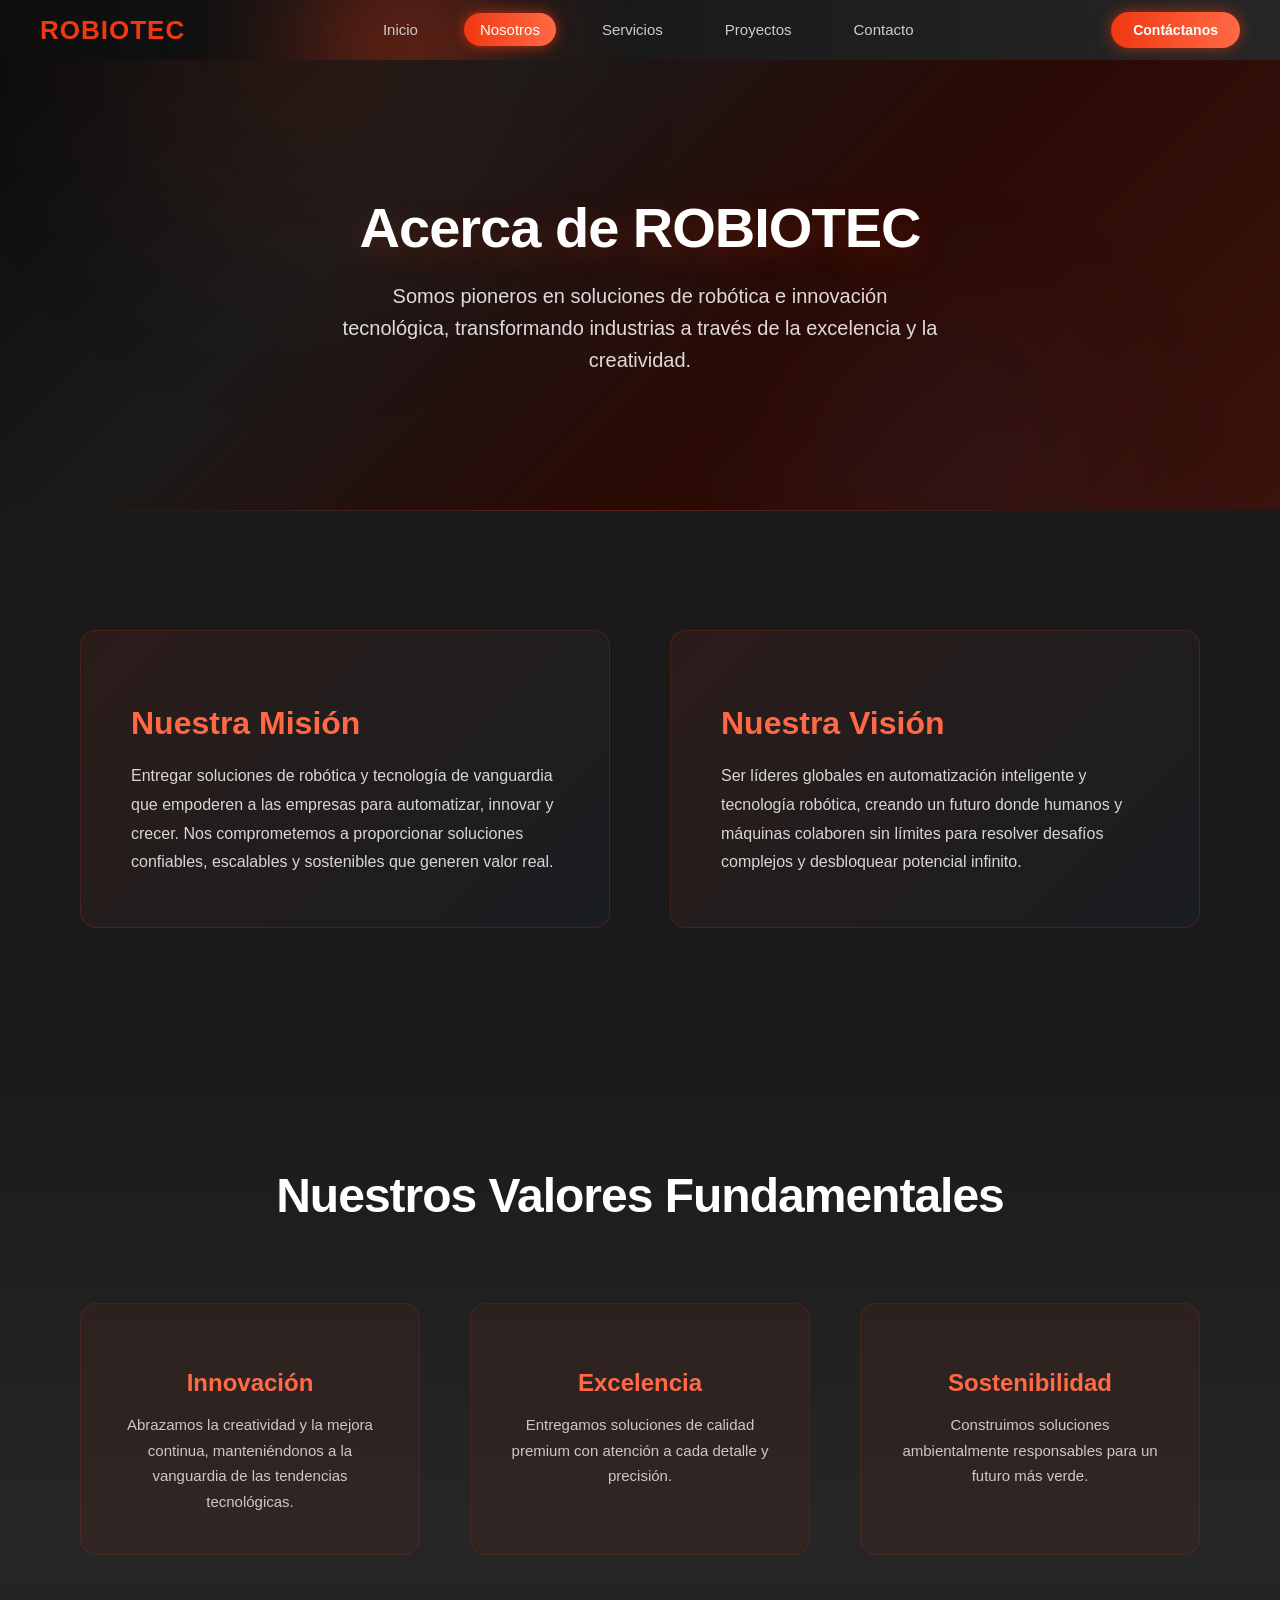
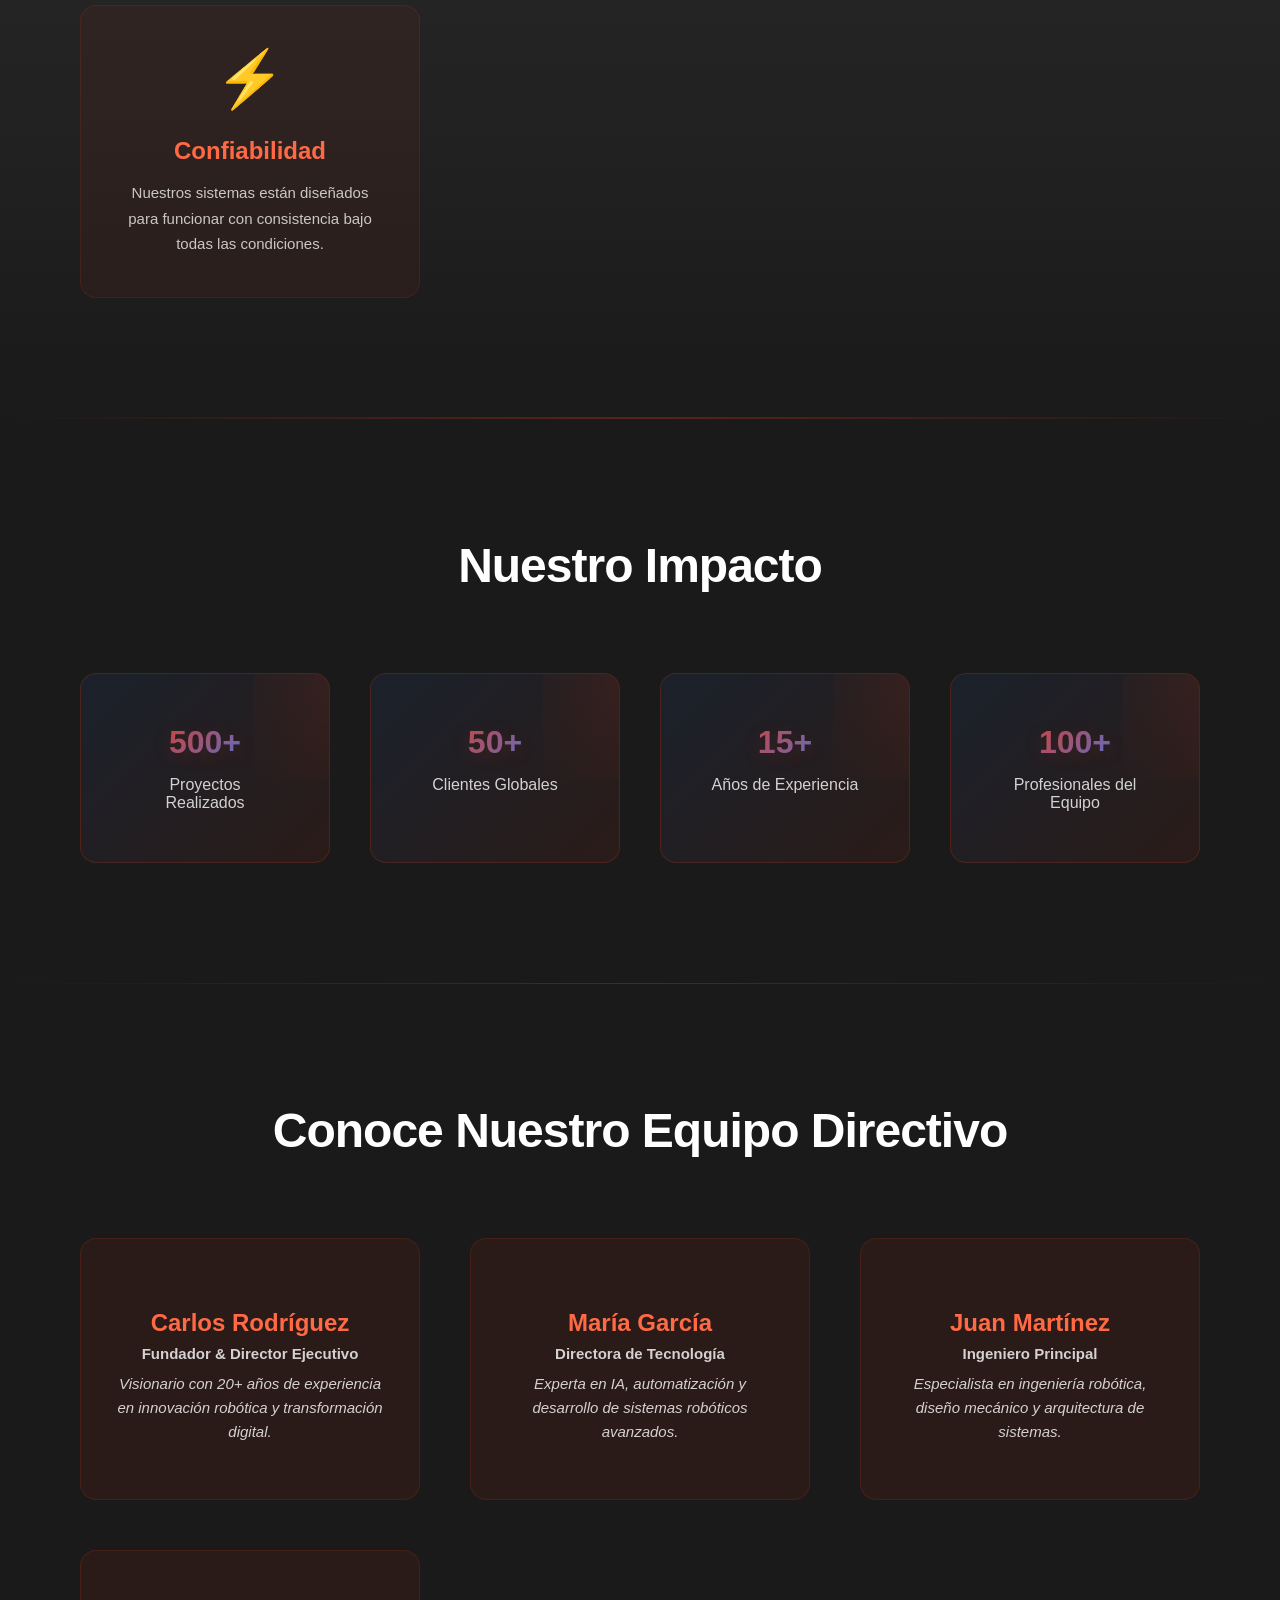
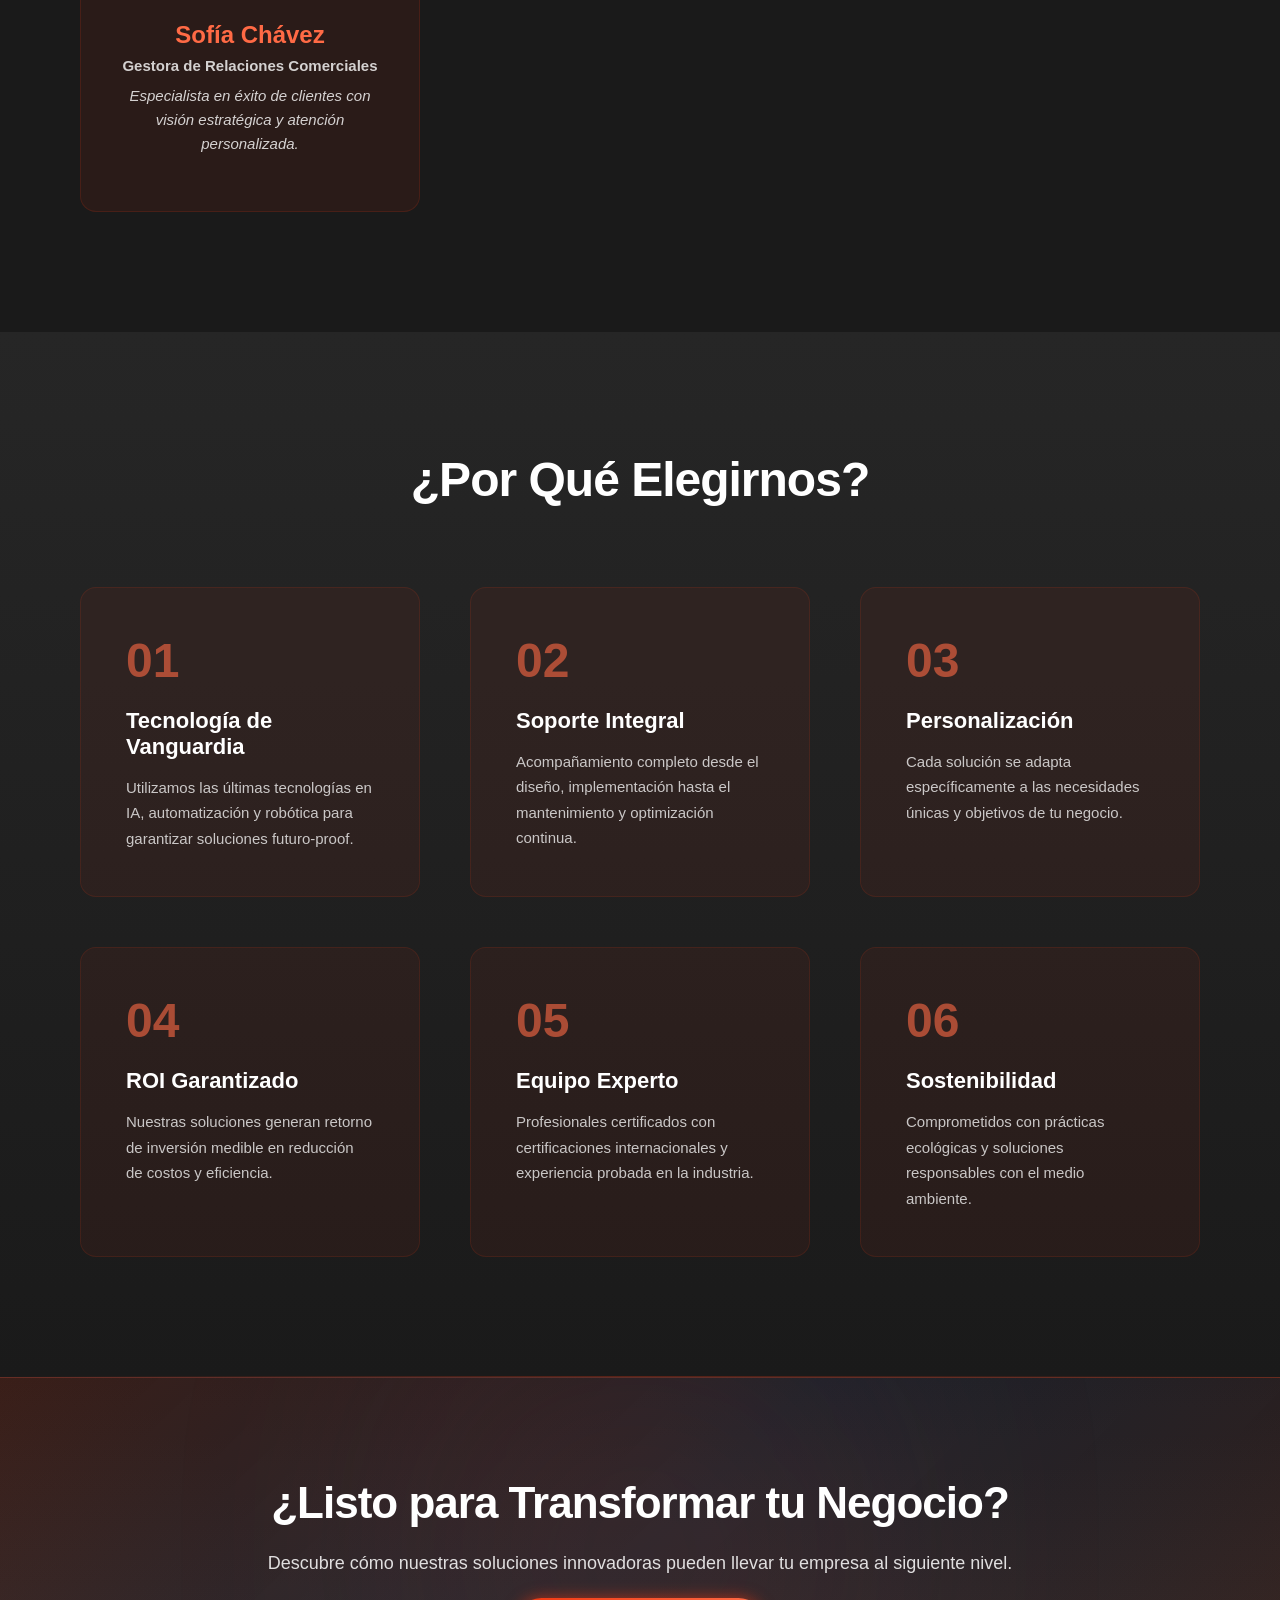
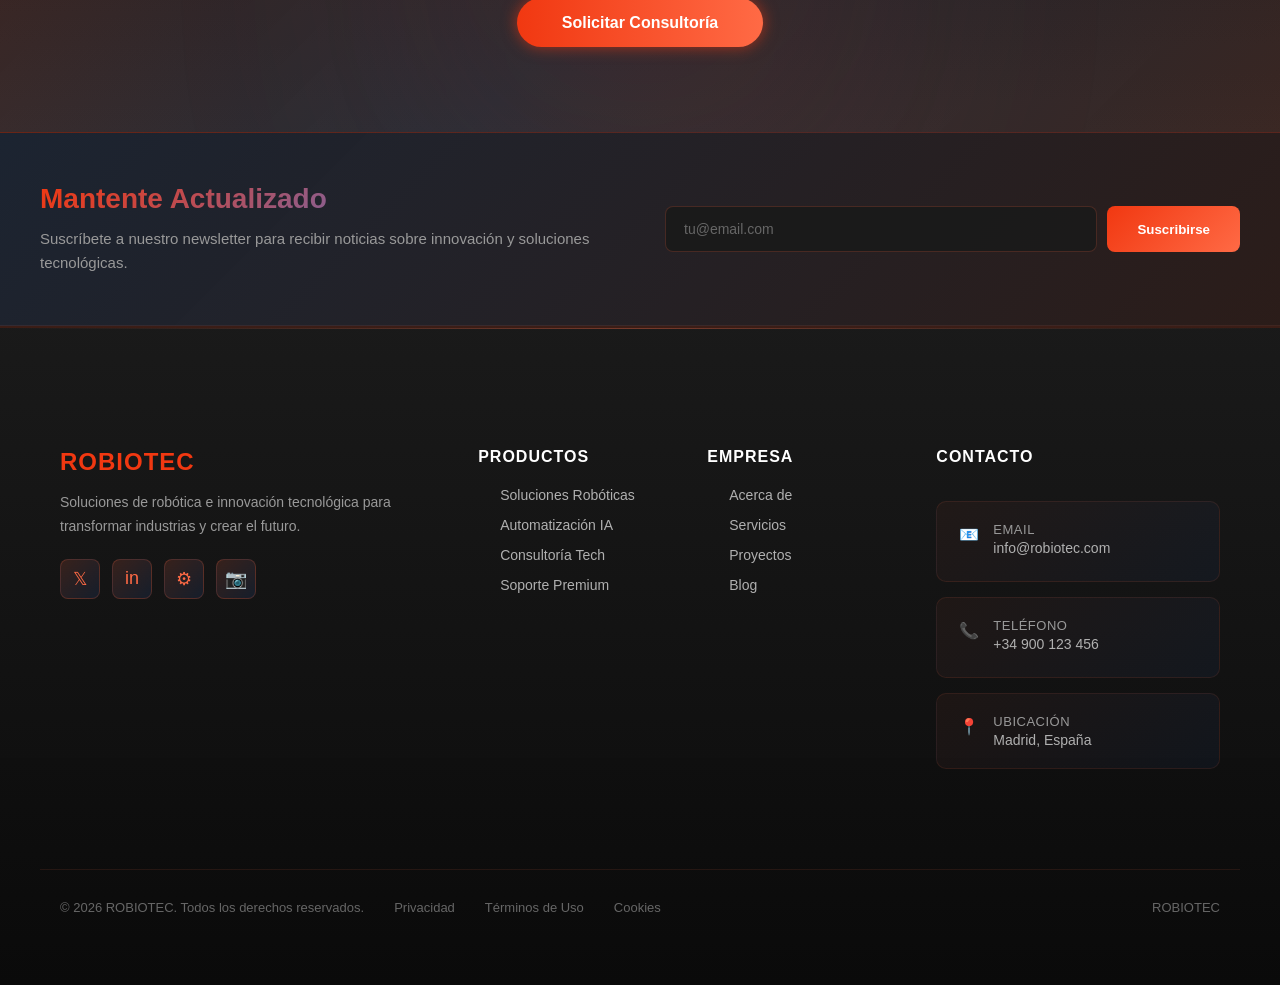
==== commit ee5f7472: "Feat: Sección o Page de contacto" ====
--- a/about.html
+++ b/about.html
@@ -33,12 +33,12 @@
         <section class="mission-vision">
             <div class="container">
                 <div class="mission-card">
-                    <div class="card-icon">🎯</div>
+                    <div class="card-icon"></div>
                     <h2>Nuestra Misión</h2>
                     <p>Entregar soluciones de robótica y tecnología de vanguardia que empoderen a las empresas para automatizar, innovar y crecer. Nos comprometemos a proporcionar soluciones confiables, escalables y sostenibles que generen valor real.</p>
                 </div>
                 <div class="vision-card">
-                    <div class="card-icon">🚀</div>
+                    <div class="card-icon"></div>
                     <h2>Nuestra Visión</h2>
                     <p>Ser líderes globales en automatización inteligente y tecnología robótica, creando un futuro donde humanos y máquinas colaboren sin límites para resolver desafíos complejos y desbloquear potencial infinito.</p>
                 </div>
@@ -51,17 +51,17 @@
                 <h2>Nuestros Valores Fundamentales</h2>
                 <div class="values-grid">
                     <div class="value-item">
-                        <div class="value-icon">💡</div>
+                        <div class="value-icon"></div>
                         <h3>Innovación</h3>
                         <p>Abrazamos la creatividad y la mejora continua, manteniéndonos a la vanguardia de las tendencias tecnológicas.</p>
                     </div>
                     <div class="value-item">
-                        <div class="value-icon">⭐</div>
+                        <div class="value-icon"></div>
                         <h3>Excelencia</h3>
                         <p>Entregamos soluciones de calidad premium con atención a cada detalle y precisión.</p>
                     </div>
                     <div class="value-item">
-                        <div class="value-icon">🌍</div>
+                        <div class="value-icon"></div>
                         <h3>Sostenibilidad</h3>
                         <p>Construimos soluciones ambientalmente responsables para un futuro más verde.</p>
                     </div>
@@ -105,25 +105,25 @@
                 <h2>Conoce Nuestro Equipo Directivo</h2>
                 <div class="team-grid">
                     <div class="team-member">
-                        <div class="member-avatar">👨‍💼</div>
+                        <div class="member-avatar"></div>
                         <h3>Carlos Rodríguez</h3>
                         <p class="member-title">Fundador & Director Ejecutivo</p>
                         <p class="member-bio">Visionario con 20+ años de experiencia en innovación robótica y transformación digital.</p>
                     </div>
                     <div class="team-member">
-                        <div class="member-avatar">👩‍💻</div>
+                        <div class="member-avatar"></div>
                         <h3>María García</h3>
                         <p class="member-title">Directora de Tecnología</p>
                         <p class="member-bio">Experta en IA, automatización y desarrollo de sistemas robóticos avanzados.</p>
                     </div>
                     <div class="team-member">
-                        <div class="member-avatar">👨‍🔧</div>
+                        <div class="member-avatar"></div>
                         <h3>Juan Martínez</h3>
                         <p class="member-title">Ingeniero Principal</p>
                         <p class="member-bio">Especialista en ingeniería robótica, diseño mecánico y arquitectura de sistemas.</p>
                     </div>
                     <div class="team-member">
-                        <div class="member-avatar">👩‍💼</div>
+                        <div class="member-avatar"></div>
                         <h3>Sofía Chávez</h3>
                         <p class="member-title">Gestora de Relaciones Comerciales</p>
                         <p class="member-bio">Especialista en éxito de clientes con visión estratégica y atención personalizada.</p>
@@ -272,7 +272,7 @@
                     </div>
                 </div>
                 <div class="footer-credits">
-                    Diseñado con ❤️ por ROBIOTEC
+                    ROBIOTEC
                 </div>
             </div>
         </footer>
--- a/css/style.css
+++ b/css/style.css
@@ -1747,6 +1747,194 @@
 }
 
 /* ==========================================
+   WORKING PAGE STYLES
+   ========================================== */
+
+.working-page {
+    min-height: 100vh;
+    overflow-x: hidden;
+}
+
+.working-screen {
+    min-height: 100vh;
+    display: grid;
+    place-items: center;
+    padding: 48px 20px;
+    background:
+        radial-gradient(circle at 30% 20%, rgba(241, 56, 17, 0.28), transparent 28%),
+        radial-gradient(circle at 72% 70%, rgba(47, 128, 255, 0.18), transparent 32%),
+        linear-gradient(135deg, #0d0d0d 0%, var(--brand-black) 52%, #35120c 100%);
+    position: relative;
+}
+
+.working-screen::before {
+    content: "";
+    position: absolute;
+    inset: 0;
+    background-image:
+        linear-gradient(rgba(255, 255, 255, 0.04) 1px, transparent 1px),
+        linear-gradient(90deg, rgba(255, 255, 255, 0.04) 1px, transparent 1px);
+    background-size: 42px 42px;
+    -webkit-mask-image: radial-gradient(circle at center, #000 0%, transparent 72%);
+    mask-image: radial-gradient(circle at center, #000 0%, transparent 72%);
+}
+
+.working-content {
+    width: min(720px, 100%);
+    text-align: center;
+    position: relative;
+    z-index: 1;
+}
+
+.working-animation {
+    width: 220px;
+    height: 220px;
+    margin: 0 auto 34px;
+    position: relative;
+    display: grid;
+    place-items: center;
+}
+
+.working-orbit {
+    position: absolute;
+    inset: 0;
+    border: 1px solid rgba(255, 106, 69, 0.34);
+    border-radius: 50%;
+    animation: workingSpin 7s linear infinite;
+}
+
+.working-orbit::before,
+.working-orbit::after {
+    content: "";
+    position: absolute;
+    inset: 28px;
+    border: 1px solid rgba(47, 128, 255, 0.24);
+    border-radius: 50%;
+}
+
+.working-orbit::after {
+    inset: 56px;
+    border-color: rgba(255, 255, 255, 0.18);
+}
+
+.working-orbit span {
+    width: 14px;
+    height: 14px;
+    position: absolute;
+    border-radius: 50%;
+    background: var(--brand-red-light);
+    box-shadow: 0 0 22px rgba(255, 106, 69, 0.88);
+}
+
+.working-orbit span:nth-child(1) {
+    top: -7px;
+    left: calc(50% - 7px);
+}
+
+.working-orbit span:nth-child(2) {
+    right: 21px;
+    bottom: 34px;
+    background: var(--tech-blue);
+    box-shadow: 0 0 22px rgba(47, 128, 255, 0.78);
+}
+
+.working-orbit span:nth-child(3) {
+    left: 19px;
+    bottom: 48px;
+    width: 10px;
+    height: 10px;
+}
+
+.working-core {
+    width: 128px;
+    height: 128px;
+    display: grid;
+    place-items: center;
+    border-radius: 50%;
+    background:
+        radial-gradient(circle, rgba(255, 255, 255, 0.16) 0%, rgba(255, 106, 69, 0.12) 48%, rgba(47, 128, 255, 0.08) 100%);
+    border: 1px solid rgba(255, 255, 255, 0.16);
+    box-shadow:
+        0 24px 70px rgba(0, 0, 0, 0.42),
+        0 0 34px rgba(241, 56, 17, 0.3),
+        inset 0 0 28px rgba(255, 255, 255, 0.08);
+    animation: workingPulse 2.4s ease-in-out infinite;
+}
+
+.working-logo {
+    width: 82px;
+    height: auto;
+    display: block;
+    filter: drop-shadow(0 0 16px rgba(255, 106, 69, 0.72));
+}
+
+.working-brand {
+    display: inline-flex;
+    margin-bottom: 16px;
+    color: var(--brand-red-light);
+    font-size: 14px;
+    font-weight: 800;
+    letter-spacing: 3px;
+}
+
+.working-content h1 {
+    color: #ffffff;
+    font-size: clamp(42px, 8vw, 76px);
+    line-height: 1;
+    margin-bottom: 20px;
+    text-shadow: 0 18px 42px rgba(0, 0, 0, 0.48);
+}
+
+.working-content p {
+    max-width: 560px;
+    margin: 0 auto 34px;
+    color: rgba(255, 255, 255, 0.78);
+    font-size: 18px;
+    line-height: 1.7;
+}
+
+@keyframes workingSpin {
+    to {
+        transform: rotate(360deg);
+    }
+}
+
+@keyframes workingPulse {
+    0%, 100% {
+        transform: scale(1);
+    }
+
+    50% {
+        transform: scale(1.08);
+    }
+}
+
+@media (max-width: 560px) {
+    .working-animation {
+        width: 170px;
+        height: 170px;
+        margin-bottom: 28px;
+    }
+
+    .working-core {
+        width: 104px;
+        height: 104px;
+    }
+
+    .working-logo {
+        width: 68px;
+    }
+
+    .working-content h1 {
+        font-size: 42px;
+    }
+
+    .working-content p {
+        font-size: 16px;
+    }
+}
+
+/* ==========================================
    PROFESSIONAL FOOTER STYLES
    ========================================== */
 
@@ -2093,4 +2281,3 @@
         text-align: left;
     }
 }
-}
